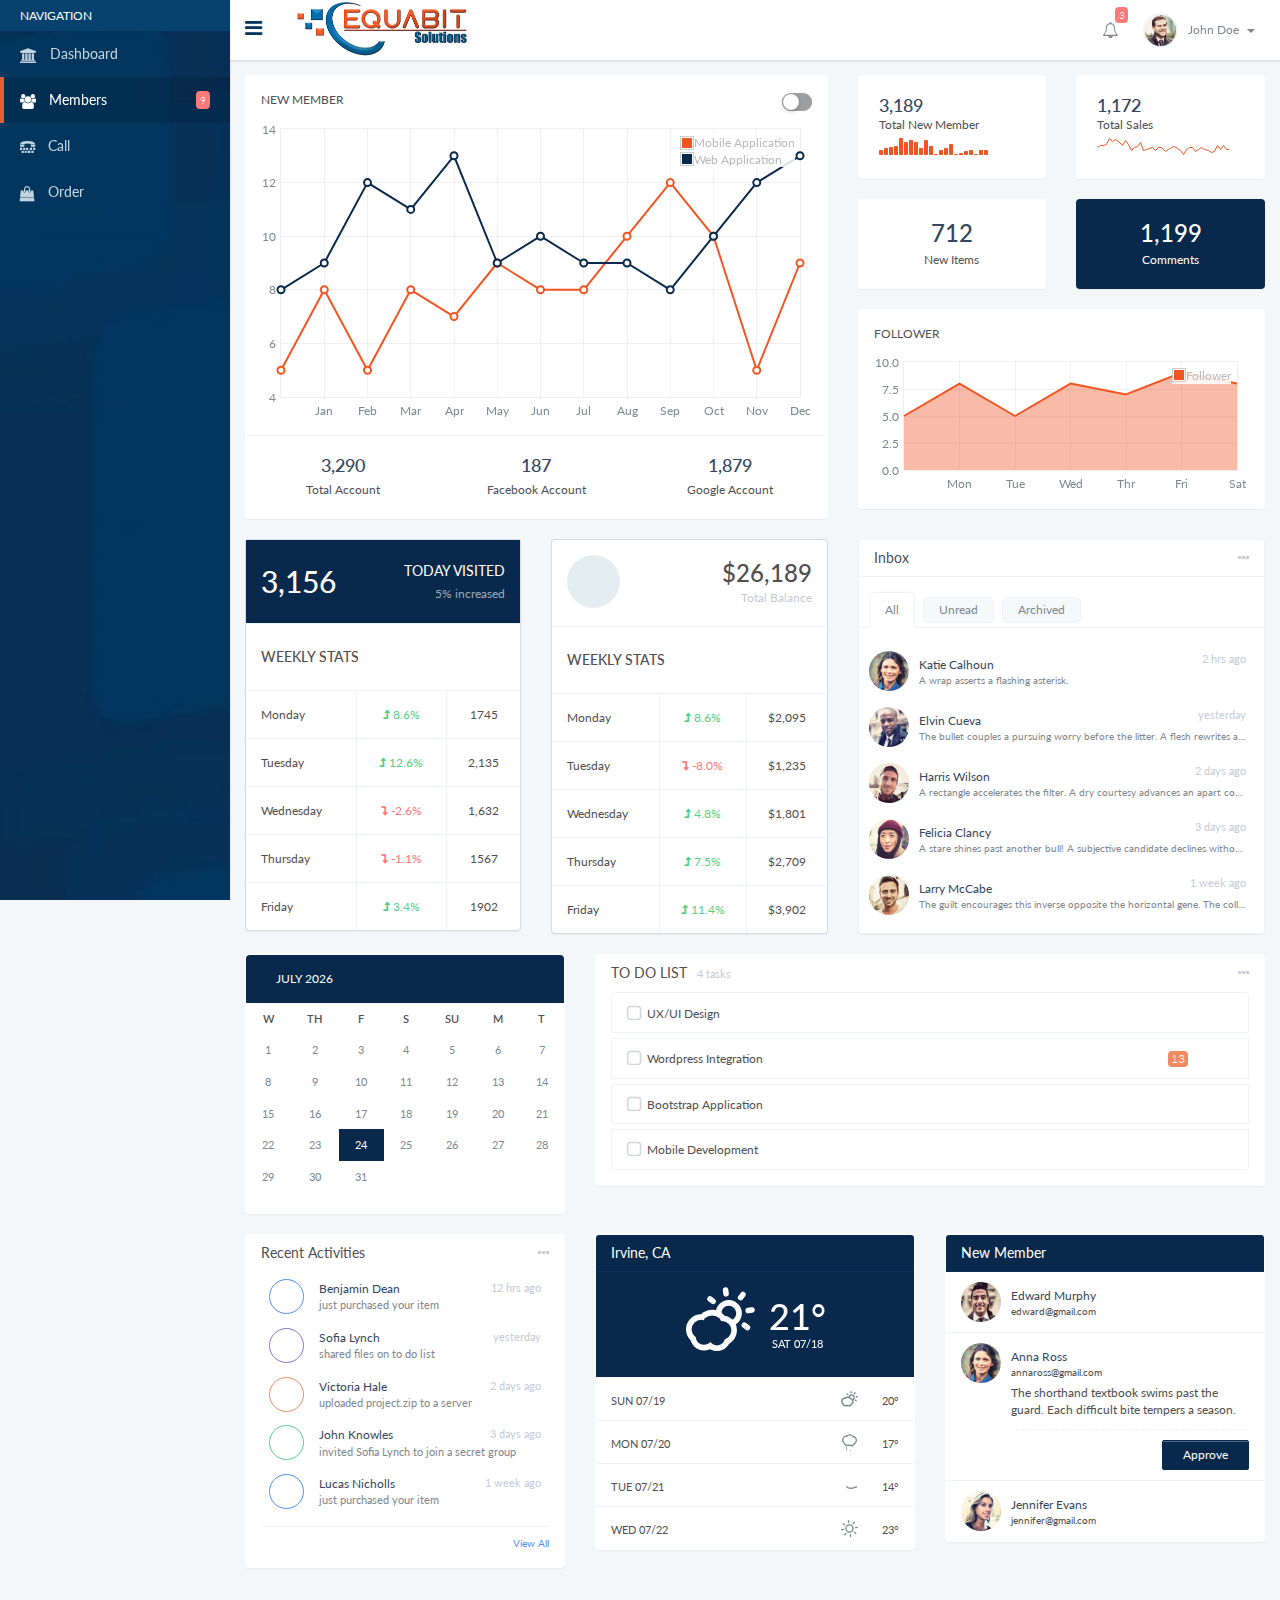
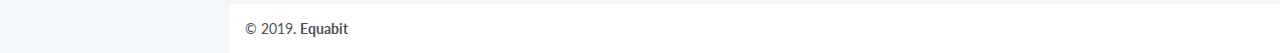
==== dashborad.html @ d71891b3 "search page update + search result & dashboard page added" ====
<!DOCTYPE html>
<html lang="en">

<head>
    <meta charset="utf-8">
    <title>Equalbit</title>
    <meta name="viewport" content="width=device-width, initial-scale=1.0, maximum-scale=1.0">
    <meta name="format-detection" content="telephone=no">
    <meta name="description" content="">
    <meta name="author" content="">

    <!-- Bootstrap core CSS -->
    <link href="bootstrap/bootstrap.min.css" rel="stylesheet">

    <!-- Font Awesome -->
    <link href="./fonts/font-awesome/css/font-awesome.css" rel="stylesheet">

    <!-- Hover Css -->
    <link href="css/hover-min.css" rel="stylesheet">

    <!-- Animate Css -->
    <link href="css/animate.min.css" rel="stylesheet">

    <!-- Animsition -->
    <link href="css/animsition.min.css" rel="stylesheet">

		<link href="https://fonts.googleapis.com/css?family=Lato:100,300,400,700,900&display=swap" rel="stylesheet">

  	<!-- Core css -->
    <link href="css/app.css" rel="stylesheet" class="core-css">
		<link href="./css/style.css" rel="stylesheet" class="core-css">
  </head>

	<body>

    <!-- wrapper -->
		<div class="wrapper  has-footer">

      <!-- Start Header -->
      <header class="header-top navbar">


        <div class="navbar-header">
          <button type="button" class="navbar-toggle side-nav-toggle">
            <span class="sr-only">Toggle navigation</span>
            <span class="icon-bar"></span>
            <span class="icon-bar"></span>
            <span class="icon-bar"></span>
          </button>
          <a href="#" class="font-lg sidenav-size-toggle hidden-xs">
            <i class="fa fa-bars" aria-hidden="true"></i>
          </a>
          <a class="navbar-brand" href="#">
            <img src="./img/equalbit-logo.png" alt="">
          </a>

          <ul class="nav navbar-nav-xs">
            <li>
              <a href="#" class="font-lg collapse" data-toggle="collapse" data-target="#headerNavbarCollapse">
                <i class="fa fa-ellipsis-v" aria-hidden="true"></i>
              </a>
            </li>
          </ul>
        </div>

        <!-- Collect the nav links, forms, and other content for toggling -->
        <div class="collapse navbar-collapse" id="headerNavbarCollapse">
          <ul class="nav navbar-nav">
            <li class="hidden-xs">

            </li>
          </ul>

          <ul class="nav navbar-nav navbar-right">


						<li class="dropdown">
							<a href="#" class="dropdown-toggle font-lg" data-toggle="dropdown">
								<i class="fa fa-bell-o" aria-hidden="true"></i>
								<span class="badge bg-danger">3</span>
								<span class="hidden-sm hidden-md hidden-lg font-12 m-l-5">New Account</span>
							</a>
							<ul class="dropdown-menu dropdown-animated pop-effect dropdown-lg list-group-dropdown">
								<li class="no-link font-12">You have 5 new notifications</li>
								<li>
									<a href="#">
										<div class="user-list-wrap">
											<div class="profile-pic"><img src="../img/profile2.jpg" alt=""></div>
											<div class="detail">
												<span class="text-normal">Carrie Orr</span>
												<span class="time">2 mins ago</span>
												<p class="font-11 no-m-b text-overflow">Start following you</p>
											</div>
										</div>
									</a>
								</li>
								<li>
									<a href="#">
										<div class="user-list-wrap">
											<div class="profile-pic"><img src="../img/profile3.jpg" alt=""></div>
											<div class="detail">
												<span class="text-normal">James Wygant</span>
												<span class="time">1 hr ago</span>
												<p class="font-11 no-m-b text-overflow">Accepted your friend request</p>
											</div>
										</div>
									</a>
								</li>
								<li>
									<a href="#">
										<div class="user-list-wrap">
											<div class="profile-pic"><img src="../img/profile4.jpg" alt=""></div>
											<div class="detail">
												<span class="text-normal">Mary Cormier</span>
												<span class="time">yesterday</span>
												<p class="font-11 no-m-b text-overflow">Sent you a friend request</p>
											</div>
										</div>
									</a>
								</li>
								<li>
									<a href="#">
										<div class="user-list-wrap">
											<div class="profile-pic"><img src="../img/profile5.jpg" alt=""></div>
											<div class="detail">
												<span class="text-normal">Erica Conley</span>
												<span class="time">2 days ago</span>
												<p class="font-11 no-m-b text-overflow">Start following you</p>
											</div>
										</div>
									</a>
								</li>
								<li><a href="#" class="text-center">See all</a></li>
							</ul>
						</li>
            <li class="user-profile dropdown">
              <a href="#" class="clearfix dropdown-toggle" data-toggle="dropdown">
                <img src="img/profile1.jpg" alt="" class="hidden-sm">
                <div class="user-name">John Doe <span class="caret m-l-5"></span></div>
              </a>
              <ul class="dropdown-menu dropdown-animated pop-effect" role="menu">
                <li><a href="#">My Profile</a></li>
                <li><a href="#">My Tasks</a></li>
                <li><a href="#">Inbox</a></li>
                <li><a href="#">Logout</a></li>
              </ul>
            </li>

          </ul>
        </div><!-- /.navbar-collapse -->
      </header>
      <!-- End Header -->

      <!-- Start Side Navigation -->
      <aside class="side-navigation-wrap sidebar-fixed">
        <div class="sidenav-inner">
          <ul class="side-nav magic-nav">
            <li class="side-nav-header">
              Navigation

            </li>
            <li class="first-link"><a href="index.html" class="animsition-link">
							<i class="fa fa-university" aria-hidden="true"></i>
							<span class="nav-text">Dashboard</span></a>
						</li>
            <li class="has-submenu active">
              <a href="#submenu1" data-toggle="collapse" aria-expanded="false">
                <i class="fa fa-users" aria-hidden="true"></i> <span class="nav-text">Members</span>
                <span class="badge bg-danger">9</span>
              </a>
              <div class="sub-menu collapse secondary list-style-circle" id="submenu1">
                <ul>
                  <li><a href="ui_element.html" class="animsition-link">Basic Elements</a></li>
                  <li><a href="button.html" class="animsition-link">Basic Elements</a></li>
                  <li class="has-submenu">
                    <a href="#submenu2" data-toggle="collapse" aria-expanded="false">Basic Elements</a>
                    <div class="sub-menu collapse tertiary list-style-dashed" id="submenu2">
                      <ul>
                        <li><a href="static_table.html" class="animsition-link">Basic Elements</a></li>
                        <li><a href="datatable.html" class="animsition-link">Basic Elements</a></li>
                      </ul>
                    </div>
                  </li>
                </ul>
              </div>
            </li>

						<li class=""><a href="index.html" class="animsition-link">
							<i class="fa fa-tty" aria-hidden="true"></i>
							<span class="nav-text">Call</span></a>
						</li>
						<li class=""><a href="index.html" class="animsition-link">
							<i class="fa fa-shopping-bag" aria-hidden="true"></i>
							<span class="nav-text">Order</span></a>
						</li>
          </ul>
        </div><!-- /.sidebar-inner -->
      </aside>
      <!-- End Side Navigation -->


      <!-- Start Main Container -->
      <div class="main-container">

        <div class="content-wrap">
          <div class="row">
            <div class="col-lg-7">
              <div class="panel">
                <div class="panel-body">
                  <div class="row font-12">
                    <div class="col-xs-9">
                      <span class="text-upper font-header">New Member</span>
                      <span class="pointer m-d-1 m-l-10"><i class="icon-file-text2"></i></span>
                      <span class="pointer m-d-1 m-l-10 refresh-widget"><i class="icon-spinner9"></i></span>
                    </div>
                    <div class="col-xs-3 text-right">
                      <label class="switch-toggle m-l-5 switch-red">
                        <input type="checkbox">
                        <span></span>
                      </label>
                    </div>
                  </div>
                  <div class="chart-placeholder line-placeholder m-t-10"></div>
                </div>
                <div class="panel-footer bg-white">
                  <div class="row text-center">
                    <div class="col-xs-4">
                      <h4 class="no-m text-dark m-t-5 font-header">3,290</h4>
                      <div class="font-12 m-t-5 m-b-5">Total Account</div>
                    </div>
                    <div class="col-xs-4">
                      <h4 class="no-m text-dark m-t-5 font-header">187</h4>
                      <div class="font-12 m-t-5 m-b-5">Facebook Account</div>
                    </div>
                    <div class="col-xs-4">
                      <h4 class="no-m text-dark m-t-5 font-header">1,879</h4>
                      <div class="font-12 m-t-5 m-b-5">Google Account</div>
                    </div>
                  </div>
                </div>
                <div class="loading-wrap">
                  <div class="loading-dots">
                    <div class="dot1"></div>
                    <div class="dot2"></div>
                  </div>
                </div>
              </div>
            </div>
            <div class="col-lg-5">
              <div class="row">
                <div class="col-sm-6">
                  <div class="panel">
                    <div class="panel-body p-20">
                      <div class="text-dark h4 no-m font-header">3,189</div>
                      <div class="font-12">Total New Member</div>
                      <div class="sparkbar m-t-5"></div>
                    </div>
                  </div>
                </div><!-- /.col -->
                <div class="col-sm-6">
                  <div class="panel">
                    <div class="panel-body p-20">
                      <div class="text-dark h4 no-m font-header">1,172</div>
                      <div class="font-12">Total Sales</div>
                      <div class="sparkline m-t-5"></div>
                    </div>
                  </div>
                </div><!-- /.col -->
              </div><!-- /.row -->
              <div class="row">
                <div class="col-sm-6">
                  <div class="panel">
                    <div class="panel-body p-20 text-center">
                       <div class="text-dark h3 no-m font-header">712</div>
                       <div class="font-12 m-t-5">New Items</div>
                    </div>
                  </div>
                </div><!-- /.col -->
                <div class="col-sm-6">
                  <div class="panel bg-main">
                    <div class="panel-body p-20 text-center">
                      <div class="h3 no-m font-header">1,199</div>
                       <div class="font-12 m-t-5">Comments</div>
                    </div>
                  </div>
                </div><!-- /.col -->
              </div><!-- /.row -->

              <div class="panel">
                <div class="panel-body">
                  <div class="row font-12">
                    <div class="col-xs-6">
                      <span class="text-upper font-header">Follower</span>
                    </div><!-- /.col -->
                    <div class="col-xs-6 text-right">
                      <span class="pointer m-d-1 m-l-10"><i class="icon-download2"></i></span>
                      <span class="pointer m-d-1 m-l-10 refresh-widget"><i class="icon-spinner9"></i></span>
                    </div><!-- /.col -->
                  </div><!-- /.row -->

                  <div class="chart-placeholder area-placeholder m-t-10"></div>
                </div>
                <div class="loading-wrap">
                  <div class="loading-dots">
                    <div class="dot1"></div>
                    <div class="dot2"></div>
                  </div>
                </div>
              </div>
            </div><!-- /.col -->
          </div><!-- /.row -->

          <div class="row">
            <div class="col-lg-7">
              <div class="row">
                <div class="col-sm-6">
                  <div class="panel panel-default panel-stat no-icon">
                    <div class="bg-main content-wrap b-b">
                      <div class="value">
                        <h2 class="font-header no-m">3,156</h2>
                      </div>
                      <div class="detail text-right">
                        <div class="text-upper">Today Visited</div>
                        <small class="text-muted m-d-2">5% increased</small>
                      </div>
                    </div>
                    <div class="panel-body">
                      <h5 class="font-header">WEEKLY STATS</h5>
                    </div>
                    <table class="table table-bordered font-12">
                      <tbody>
                        <tr>
                          <td>Monday</td>
                          <td class="text-success text-center"><i class="fa fa-level-up"></i> 8.6%</td>
                          <td class="text-center">1745</td>
                        </tr>
                        <tr>
                          <td>Tuesday</td>
                          <td class="text-success text-center"><i class="fa fa-level-up"></i> 12.6%</td>
                          <td class="text-center">2,135</td>
                        </tr>
                        <tr>
                          <td>Wednesday</td>
                          <td class="text-danger text-center"><i class="fa fa-level-down"></i> -2.6%</td>
                          <td class="text-center">1,632</td>
                        </tr>
                        <tr>
                          <td>Thursday</td>
                          <td class="text-danger text-center"><i class="fa fa-level-down"></i> -1.1%</td>
                          <td class="text-center">1567</td>
                        </tr>
                        <tr>
                          <td>Friday</td>
                          <td class="text-success text-center"><i class="fa fa-level-up"></i> 3.4%</td>
                          <td class="text-center">1902</td>
                        </tr>
                      </tbody>
                    </table>
                  </div>
                </div><!-- /.col -->
                <div class="col-sm-6">
                  <div class="panel panel-default panel-stat">
                    <div class="content-wrap b-b">
                      <div class="value stat-icon">
                        <span><i class="icon-gift"></i></span>
                      </div>
                      <div class="detail text-right">
                        <h3 class="text-upper font-header no-m">$26,189</h3>
                        <small class="text-muted">Total Balance</small>
                      </div>
                    </div>
                    <div class="panel-body">
                      <h5 class="font-header">WEEKLY STATS</h5>
                    </div>
                    <table class="table table-bordered font-12">
                      <tbody>
                        <tr>
                          <td>Monday</td>
                          <td class="text-success text-center"><i class="fa fa-level-up"></i> 8.6%</td>
                          <td class="text-center">$2,095</td>
                        </tr>
                        <tr>
                          <td>Tuesday</td>
                          <td class="text-danger text-center"><i class="fa fa-level-down"></i> -8.0%</td>
                          <td class="text-center">$1,235</td>
                        </tr>
                        <tr>
                          <td>Wednesday</td>
                          <td class="text-success text-center"><i class="fa fa-level-up"></i> 4.8%</td>
                          <td class="text-center">$1,801</td>
                        </tr>
                        <tr>
                          <td>Thursday</td>
                          <td class="text-success text-center"><i class="fa fa-level-up"></i> 7.5%</td>
                          <td class="text-center">$2,709</td>
                        </tr>
                        <tr>
                          <td>Friday</td>
                          <td class="text-success text-center"><i class="fa fa-level-up"></i> 11.4%</td>
                          <td class="text-center">$3,902</td>
                        </tr>
                      </tbody>
                    </table>
                  </div>
                </div><!-- /.col -->
              </div><!-- /.row -->
            </div><!-- /.col -->
            <div class="col-lg-5">
              <div class="panel panel-white">
                <div class="panel-heading font-header font-header">
                  Inbox
                  <ul class="panel-toolbar list-unstyled">
                    <li class="dropdown collapse-option">
                      <a href="#" class="text-muted dropdown-toggle" data-toggle="dropdown"><i class="fa fa-ellipsis-h"></i></a>
                      <ul class="dropdown-menu dropdown-animated fade-effect">
                        <li><a href="#" class="text-muted refresh-widget"><i class="icon-spinner9"></i></a></li>
                        <li><a href="#collapsedPanel1" class="expand-widget" data-toggle="collapse" aria-expanded="true"><i class="icon-circle-up"></i></a></li>
                        <li><a href="#" class="fullscreen-widget"><i class="icon-enlarge"></i></a></li>
                        <li><a><i class="icon-cross"></i></a></li>
                      </ul>
                    </li>
                  </ul>
                </div>
                <div id="collapsedPanel1" class="collapse in">
                  <div class="panel-body p-tb-15 no-p-lr">
                    <ul class="nav nav-tabs tabs-float font-12 p-l-10">
                      <li role="presentation" class="active"><a href="#inboxAllTab" data-toggle="tab">All</a></li>
                      <li role="presentation"><a href="#inboxUnreadTab" data-toggle="tab">Unread</a></li>
                      <li role="presentation"><a href="#inboxArchivedTab" data-toggle="tab">Archived</a></li>
                    </ul>
                  </div>
                  <div class="tab-content">
                    <div class="tab-pane fade in active" id="inboxAllTab">
                      <ul class="activity-widget no-icon list-unstyled">
                        <li class="p-lr-10">
                          <a href="inbox.html" class="animsition-link">
                            <div class="user-wrapper">
                              <div class="profile-pic">
                                <img src="./img/profile7.jpg" alt="" class="img-circle">
                              </div>
                              <div class="p-t-5">
                                <div class="font-12 text-dark">Katie Calhoun</div>
                                <div class="font-10 text-ellipsis">A wrap asserts a flashing asterisk.</div>
                              </div>
                            </div>
                            <div class="activity-time font-11 text-muted">2 hrs ago</div>
                          </a>
                        </li>
                        <li class="p-lr-10">
                          <a href="inbox.html" class="animsition-link">
                            <div class="user-wrapper">
                              <div class="profile-pic">
                                <img src="./img/profile8.jpg" alt="" class="img-circle">
                              </div>
                              <div class="p-t-5">
                                <div class="font-12 text-dark">Elvin Cueva</div>
                                <div class="font-10 text-ellipsis">The bullet couples a pursuing worry before the litter. A flesh rewrites a striking scanner before the peasant.</div>
                              </div>
                            </div>
                            <div class="activity-time font-11 text-muted">yesterday</div>
                          </a>
                        </li>
                        <li class="p-lr-10">
                          <a href="inbox.html" class="animsition-link">
                            <div class="user-wrapper">
                              <div class="profile-pic">
                                <img src="./img/profile9.jpg" alt="" class="img-circle">
                              </div>
                              <div class="p-t-5">
                                <div class="font-12 text-dark">Harris Wilson</div>
                                <div class="font-10 text-ellipsis">A rectangle accelerates the filter. A dry courtesy advances an apart conjecture.</div>
                              </div>
                            </div>
                            <div class="activity-time font-11 text-muted">2 days ago</div>
                          </a>
                        </li>
                        <li class="p-lr-10">
                          <a href="inbox.html" class="animsition-link">
                            <div class="user-wrapper">
                              <div class="profile-pic">
                                <img src="./img/profile10.jpg" alt="" class="img-circle">
                              </div>
                              <div class="p-t-5">
                                <div class="font-12 text-dark">Felicia Clancy</div>
                                <div class="font-10 text-ellipsis">A stare shines past another bull! A subjective candidate declines without the envelope.</div>
                              </div>
                            </div>
                            <div class="activity-time font-11 text-muted">3 days ago</div>
                          </a>
                        </li>
                        <li class="p-lr-10">
                          <a href="inbox.html" class="animsition-link">
                            <div class="user-wrapper">
                              <div class="profile-pic">
                                <img src="./img/profile11.jpg" alt="" class="img-circle">
                              </div>
                              <div class="p-t-5">
                                <div class="font-12 text-dark">Larry McCabe</div>
                                <div class="font-10 text-ellipsis">The guilt encourages this inverse opposite the horizontal gene. The college suspects behind the cell! The landlord hopes.</div>
                              </div>
                            </div>
                            <div class="activity-time font-11 text-muted">1 week ago</div>
                          </a>
                        </li>
                      </ul>
                    </div><!-- /.tab-pane -->

                    <div class="tab-pane fade" id="inboxUnreadTab">
                      <ul class="activity-widget no-icon list-unstyled">
                        <li class="p-lr-10">
                          <a href="inbox.html" class="animsition-link">
                            <div class="user-wrapper">
                              <div class="profile-pic">
                                <img src="./img/profile7.jpg" alt="" class="img-circle">
                              </div>
                              <div class="p-t-5">
                                <div class="font-12 text-dark">Katie Calhoun</div>
                                <div class="font-10 text-ellipsis">A wrap asserts a flashing asterisk.</div>
                              </div>
                            </div>
                            <div class="activity-time font-11 text-muted">2 hrs ago</div>
                          </a>
                        </li>
                        <li class="p-lr-10">
                          <a href="inbox.html" class="animsition-link">
                            <div class="user-wrapper">
                              <div class="profile-pic">
                                <img src="./img/profile8.jpg" alt="" class="img-circle">
                              </div>
                              <div class="p-t-5">
                                <div class="font-12 text-dark">Elvin Cueva</div>
                                <div class="font-10 text-ellipsis">The bullet couples a pursuing worry before the litter. A flesh rewrites a striking scanner before the peasant.</div>
                              </div>
                            </div>
                            <div class="activity-time font-11 text-muted">yesterday</div>
                          </a>
                        </li>
                        <li class="p-lr-10">
                          <a href="inbox.html" class="animsition-link">
                            <div class="user-wrapper">
                              <div class="profile-pic">
                                <img src="./img/profile9.jpg" alt="" class="img-circle">
                              </div>
                              <div class="p-t-5">
                                <div class="font-12 text-dark">Harris Wilson</div>
                                <div class="font-10 text-ellipsis">A rectangle accelerates the filter. A dry courtesy advances an apart conjecture.</div>
                              </div>
                            </div>
                            <div class="activity-time font-11 text-muted">2 days ago</div>
                          </a>
                        </li>
                        <li class="p-lr-10">
                          <a href="inbox.html" class="animsition-link">
                            <div class="user-wrapper">
                              <div class="profile-pic">
                                <img src="./img/profile10.jpg" alt="" class="img-circle">
                              </div>
                              <div class="p-t-5">
                                <div class="font-12 text-dark">Felicia Clancy</div>
                                <div class="font-10 text-ellipsis">A stare shines past another bull! A subjective candidate declines without the envelope.</div>
                              </div>
                            </div>
                            <div class="activity-time font-11 text-muted">3 days ago</div>
                          </a>
                        </li>
                        <li class="p-lr-10">
                          <a href="inbox.html" class="animsition-link">
                            <div class="user-wrapper">
                              <div class="profile-pic">
                                <img src="./img/profile11.jpg" alt="" class="img-circle">
                              </div>
                              <div class="p-t-5">
                                <div class="font-12 text-dark">Larry McCabe</div>
                                <div class="font-10 text-ellipsis">The guilt encourages this inverse opposite the horizontal gene. The college suspects behind the cell! The landlord hopes.</div>
                              </div>
                            </div>
                            <div class="activity-time font-11 text-muted">1 week ago</div>
                          </a>
                        </li>
                      </ul>
                    </div><!-- /.tab-pane -->

                    <div class="tab-pane fade" id="inboxArchivedTab">
                      <ul class="activity-widget no-icon list-unstyled">
                        <li class="p-lr-10">
                          <a href="inbox.html" class="animsition-link">
                            <div class="user-wrapper">
                              <div class="profile-pic">
                                <img src="./img/profile7.jpg" alt="" class="img-circle">
                              </div>
                              <div class="p-t-5">
                                <div class="font-12 text-dark">Katie Calhoun</div>
                                <div class="font-10 text-ellipsis">A wrap asserts a flashing asterisk.</div>
                              </div>
                            </div>
                            <div class="activity-time font-11 text-muted">2 hrs ago</div>
                          </a>
                        </li>
                        <li class="p-lr-10">
                          <a href="inbox.html" class="animsition-link">
                            <div class="user-wrapper">
                              <div class="profile-pic">
                                <img src="./img/profile8.jpg" alt="" class="img-circle">
                              </div>
                              <div class="p-t-5">
                                <div class="font-12 text-dark">Elvin Cueva</div>
                                <div class="font-10 text-ellipsis">The bullet couples a pursuing worry before the litter. A flesh rewrites a striking scanner before the peasant.</div>
                              </div>
                            </div>
                            <div class="activity-time font-11 text-muted">yesterday</div>
                          </a>
                        </li>
                        <li class="p-lr-10">
                          <a href="inbox.html" class="animsition-link">
                            <div class="user-wrapper">
                              <div class="profile-pic">
                                <img src="./img/profile9.jpg" alt="" class="img-circle">
                              </div>
                              <div class="p-t-5">
                                <div class="font-12 text-dark">Harris Wilson</div>
                                <div class="font-10 text-ellipsis">A rectangle accelerates the filter. A dry courtesy advances an apart conjecture.</div>
                              </div>
                            </div>
                            <div class="activity-time font-11 text-muted">2 days ago</div>
                          </a>
                        </li>
                        <li class="p-lr-10">
                          <a href="inbox.html" class="animsition-link">
                            <div class="user-wrapper">
                              <div class="profile-pic">
                                <img src="./img/profile10.jpg" alt="" class="img-circle">
                              </div>
                              <div class="p-t-5">
                                <div class="font-12 text-dark">Felicia Clancy</div>
                                <div class="font-10 text-ellipsis">A stare shines past another bull! A subjective candidate declines without the envelope.</div>
                              </div>
                            </div>
                            <div class="activity-time font-11 text-muted">3 days ago</div>
                          </a>
                        </li>
                        <li class="p-lr-10">
                          <a href="inbox.html" class="animsition-link">
                            <div class="user-wrapper">
                              <div class="profile-pic">
                                <img src="./img/profile11.jpg" alt="" class="img-circle">
                              </div>
                              <div class="p-t-5">
                                <div class="font-12 text-dark">Larry McCabe</div>
                                <div class="font-10 text-ellipsis">The guilt encourages this inverse opposite the horizontal gene. The college suspects behind the cell! The landlord hopes.</div>
                              </div>
                            </div>
                            <div class="activity-time font-11 text-muted">1 week ago</div>
                          </a>
                        </li>
                      </ul>
                    </div><!-- /.tab-pane -->
                  </div><!-- /.tab-content -->
                </div>
              </div><!-- /.panel -->
            </div><!-- /.col -->
          </div><!-- /.row -->

          <div class="row">
            <div class="col-md-4">
              <div class="panel">
                <div class="calendar-container">
                  <div class="calendar">
                    <header class="font-12 bg-main">
                      <span class="btn-prev pointer"><i class="icon-circle-left m-d-1"></i></span>
                      <span class="month text-upper m-l-20 m-r-20"></span>
                      <span class="btn-next pointer"><i class="icon-circle-right m-d-1"></i></span>

                      <span class="pull-right pointer m-d-2"><i class="icon-calendar"></i></span>
                    </header>
                    <table class="table font-11">
                      <thead class="event-days">
                        <tr><td></td></tr>
                      </thead>
                      <tbody class="event-calendar">
                        <tr class="1"><td></td></tr>
                        <tr class="2"><td></td></tr>
                        <tr class="3"><td></td></tr>
                        <tr class="4"><td></td></tr>
                        <tr class="5"><td></td></tr>
                      </tbody>
                    </table>
                    <div class="event-list">
                      <div class="day-event" data-month="12" data-day="4">
                        <div class="event-content">
                          <div class="event-item">
                            <div class="font-semi-bold text-dark">Meeting</div>
                            <div class="font-12">10:00 AM - 12:00 AM</div>
                          </div>
                          <hr class="line-dashed m-t-10 m-b-10">
                          <div class="event-item">
                            <div class="font-semi-bold text-dark">Dinner with friends</div>
                            <div class="font-12">8:00 PM</div>
                          </div>
                        </div>
                      </div><!-- /.day-event -->
                      <div class="day-event" data-month="12" data-day="20">
                        <div class="event-content">
                          <div class="event-item">
                            <div class="font-semi-bold text-dark">Database Migration</div>
                            <div class="font-12">40% Completeness</div>
                          </div>
                        </div>
                      </div><!-- /.day-event -->
                    </div><!-- /.event-list -->
                  </div><!-- /.calendar -->
                </div><!-- /.calendar-container -->
              </div>
            </div><!-- /.col -->
            <div class="col-md-8">
              <div class="panel">
                <div class="panel-heading font-header">
                  <span class="text-upper font-header">To do list</span><span class="font-11 text-muted m-l-10">4 tasks</span>
                  <ul class="panel-toolbar list-unstyled">
                    <li class="dropdown collapse-option">
                      <a href="#" class="text-muted dropdown-toggle" data-toggle="dropdown"><i class="fa fa-ellipsis-h"></i></a>
                      <ul class="dropdown-menu dropdown-animated fade-effect">
                        <li><a href="#" class="text-muted refresh-widget"><i class="icon-spinner9"></i></a></li>
                        <li><a href="#collapsedPanel2" class="expand-widget" data-toggle="collapse" aria-expanded="true"><i class="icon-circle-up"></i></a></li>
                        <li><a href="#" class="fullscreen-widget"><i class="icon-enlarge"></i></a></li>
                        <li><a><i class="icon-cross"></i></a></li>
                      </ul>
                    </li>
                  </ul>
                </div>
                <div id="collapsedPanel2" class="collapse in">
                  <div class="panel-body no-p-t">
                    <ul class="list-group font-12 list-group-split no-m">
                      <li class="list-group-item has-toolbar">
                        <div class="checkbox-inline">
                          <div class="custom-checkbox font-12">
                            <input type="checkbox" name="todo1" id="todo1" />
                            <label for="todo1">UX/UI Design</label>
                          </div>
                        </div>

                        <ul class="toolbar list-unstyled">
                          <li><span><i class="icon-pencil text-muted text-action"></i></span></li>
                          <li><span><i class="icon-bin2 text-muted text-action"></i></span></li>
                        </ul>
                      </li>
                      <li class="list-group-item has-toolbar">
                        <div class="checkbox-inline">
                          <div class="custom-checkbox font-12">
                            <input type="checkbox" name="todo2" id="todo2" />
                            <label for="todo2">Wordpress Integration</label>
                          </div>
                        </div>
                        <span class="badge badge-orange font-12 m-d-2 m-r-10">13</span>
                        <ul class="toolbar list-unstyled">
                          <li><span><i class="icon-pencil text-muted text-action"></i></span></li>
                          <li><span><i class="icon-bin2 text-muted text-action"></i></span></li>
                        </ul>
                      </li>
                      <li class="list-group-item has-toolbar">
                        <div class="checkbox-inline">
                          <div class="custom-checkbox font-12">
                            <input type="checkbox" name="todo4" id="todo4" />
                            <label for="todo4">Bootstrap Application</label>
                          </div>
                        </div>
                        <ul class="toolbar list-unstyled">
                          <li><span><i class="icon-pencil text-muted text-action"></i></span></li>
                          <li><span><i class="icon-bin2 text-muted text-action"></i></span></li>
                        </ul>
                      </li>
                      <li class="list-group-item has-toolbar">
                        <div class="checkbox-inline">
                          <div class="custom-checkbox font-12">
                            <input type="checkbox" name="todo5" id="todo5" />
                            <label for="todo5">Mobile Development</label>
                          </div>
                        </div>
                        <ul class="toolbar list-unstyled">
                          <li><span><i class="icon-pencil text-muted text-action"></i></span></li>
                          <li><span><i class="icon-bin2 text-muted text-action"></i></span></li>
                        </ul>
                      </li>
                    </ul>
                  </div><!-- /.panel-body -->
                </div>
              </div>
            </div><!-- /.col -->
          </div><!-- /.row -->

          <div class="row">
            <div class="col-lg-4">
              <div class="panel">
                <div class="panel-heading font-header">
                  Recent Activities
                  <ul class="panel-toolbar list-unstyled">
                    <li class="dropdown collapse-option">
                      <a href="#" class="text-muted dropdown-toggle" data-toggle="dropdown"><i class="fa fa-ellipsis-h"></i></a>
                      <ul class="dropdown-menu dropdown-animated fade-effect">
                        <li><a href="#" class="text-muted refresh-widget"><i class="icon-spinner9"></i></a></li>
                        <li><a href="#collapsedPanel3" class="expand-widget" data-toggle="collapse" aria-expanded="true"><i class="icon-circle-up"></i></a></li>
                        <li><a href="#" class="fullscreen-widget"><i class="icon-enlarge"></i></a></li>
                        <li><a><i class="icon-cross"></i></a></li>
                      </ul>
                    </li>
                  </ul>
                </div>
                <div id="collapsedPanel3" class="collapse in">
                  <div class="panel-body no-p-t">
                    <ul class="activity-widget list-unstyled no-m">
                      <li>
                        <a href="#">
                          <div class="activity-type"><i class="icon-coin-dollar"></i></div>
                          <div class="activity-detail">
                            <div class="text-dark font-12">Benjamin Dean</div>
                            <div class="font-11">just purchased your item</div>
                          </div>
                          <div class="activity-time font-11 text-muted">12 hrs ago</div>
                        </a>
                      </li>
                      <li>
                        <a href="#">
                          <div class="activity-type bg-purple"><i class="icon-files-empty"></i></div>
                          <div class="activity-detail">
                            <div class="text-dark font-12">Sofia Lynch</div>
                            <div class="font-11">shared files on to do list</div>
                          </div>
                          <div class="activity-time font-11 text-muted">yesterday</div>
                        </a>
                      </li>
                      <li>
                        <a href="#">
                          <div class="activity-type bg-orange"><i class="icon-cloud-upload"></i></div>
                          <div class="activity-detail">
                            <div class="text-dark font-12">Victoria Hale</div>
                            <div class="font-11">uploaded project.zip to a server</div>
                          </div>
                          <div class="activity-time font-11 text-muted">2 days ago</div>
                        </a>
                      </li>
                      <li>
                        <a href="#">
                          <div class="activity-type bg-success"><i class="icon-user-plus"></i></div>
                          <div class="activity-detail">
                            <div class="text-dark font-12">John Knowles</div>
                            <div class="font-11">invited Sofia Lynch to join a secret group</div>
                          </div>
                          <div class="activity-time font-11 text-muted">3 days ago</div>
                        </a>
                      </li>
                      <li>
                        <a href="#">
                          <div class="activity-type"><i class="icon-coin-dollar"></i></div>
                          <div class="activity-detail">
                            <div class="text-dark font-12">Lucas Nicholls</div>
                            <div class="font-11">just purchased your item</div>
                          </div>
                          <div class="activity-time font-11 text-muted">1 week ago</div>
                        </a>
                      </li>
                    </ul>
                    <hr class="m-t-10 m-b-5">
                    <div class="text-right"><a href="#" class="font-10">View All</a></div>
                  </div>
                </div>
              </div>
            </div><!-- /.col -->
            <div class="col-lg-4">
              <div class="panel panel-main">
                <div class="panel-heading font-header"><i class="icon-location2 m-d-1"></i> Irvine, CA</div>
                <div class="panel-body bg-main text-center">
                  <canvas id="skycon1" width="70" height="70"></canvas>
                  <div class="inline-block v-top m-l-10 m-t-10">
                    <h1 class="font-header no-m">21°</h1>
                    <div class="font-11">SAT 07/18</div>
                  </div>
                </div>
                <ul class="list-group">
                  <li class="list-group-item">
                    <div class="row">
                      <div class="col-xs-6">
                        <div class="font-11 m-t-5">SUN 07/19</div>
                      </div>
                      <div class="col-xs-6 text-right">
                        <canvas id="skycon2" width="17" height="17" class="m-d-3"></canvas>
                        <span class="font-11 m-l-20">20°</span>
                      </div>
                    </div>
                  </li>
                  <li class="list-group-item">
                    <div class="row">
                      <div class="col-xs-6">
                        <div class="font-11 m-t-5">MON 07/20</div>
                      </div>
                      <div class="col-xs-6 text-right">
                        <canvas id="skycon3" width="17" height="17" class="m-d-3"></canvas>
                        <span class="font-11 m-l-20">17°</span>
                      </div>
                    </div>
                  </li>
                  <li class="list-group-item">
                    <div class="row">
                      <div class="col-xs-6">
                        <div class="font-11 m-t-5">TUE 07/21</div>
                      </div>
                      <div class="col-xs-6 text-right">
                        <canvas id="skycon4" width="17" height="17" class="m-d-3"></canvas>
                        <span class="font-11 m-l-20">14°</span>
                      </div>
                    </div>
                  </li>
                  <li class="list-group-item">
                    <div class="row">
                      <div class="col-xs-6">
                        <div class="font-11 m-t-5">WED 07/22</div>
                      </div>
                      <div class="col-xs-6 text-right">
                        <canvas id="skycon5" width="17" height="17" class="m-d-3"></canvas>
                        <span class="font-11 m-l-20">23°</span>
                      </div>
                    </div>
                  </li>
                </ul>
              </div>
            </div><!-- /.col -->
            <div class="col-lg-4">
              <div class="panel panel-main">
                <div class="panel-heading font-header">New Member</div>

                <ul class="list-group">
                  <li class="list-group-item">
                    <div class="user-wrapper">
                      <div class="profile-pic">
                        <img src="./img/profile3.jpg" alt="" class="img-circle">
                      </div>
                      <div class="p-t-5">
                        <div class="font-12 text-dark">Edward Murphy</div>
                        <div class="font-10">edward@gmail.com</div>
                      </div>
                    </div>
                  </li>
                  <li class="list-group-item">
                    <div class="user-wrapper">
                      <div class="profile-pic">
                        <img src="./img/profile7.jpg" alt="" class="img-circle">
                      </div>
                      <div class="p-t-5">
                        <div class="font-12 text-dark">Anna Ross</div>
                        <div class="font-10">annaross@gmail.com</div>
                        <p class="font-12 m-t-5">The shorthand textbook swims past the guard. Each difficult bite tempers a season.</p>
                      </div>
                      <hr class="m-t-5 m-b-10 line-dashed">
                      <div class="text-right"><button class="btn btn-main btn-sm">Approve</button></div>
                    </div>
                  </li>
                  <li class="list-group-item">
                    <div class="user-wrapper">
                      <div class="profile-pic">
                        <img src="./img/profile12.jpg" alt="" class="img-circle">
                      </div>
                      <div class="p-t-5">
                        <div class="font-12 text-dark">Jennifer Evans</div>
                        <div class="font-10">jennifer@gmail.com</div>
                      </div>
                    </div>
                  </li>
                </ul>
              </div>
            </div><!-- /.col -->
          </div><!-- /.row -->
        </div><!-- /.content-wrap -->
      </div>
      <!-- End Main Container -->

      <!-- Start Footer -->
      <footer class="footer">
        &copy; 2019. <b>Equabit</b></b>
      </footer>
      <!-- End Footer -->


      <!-- End Modal -->
    </div>
    <!-- /.wrapper -->

		<!-- Jquery -->
  	<script src="js/jquery-1.11.2.min.js"></script>

    <!-- Bootstrap -->
    <script src="bootstrap/bootstrap.min.js"></script>

  	<!-- Modernizr -->
    <script src="js/modernizr.min.js"></script>

    <!-- SlimScroll -->
    <script src="js/jquery.slimscroll.min.js"></script>

    <!-- Sparkline -->
    <script src="js/jquery.sparkline.min.js"></script>

    <!-- Flot -->
    <script src="js/jquery.flot.min.js"></script>

    <!-- Animsition -->
    <script src="js/jquery.animsition.min.js"></script>

    <!-- Simple Calendar -->
    <script src="js/simplecalendar.js"></script>

    <!-- Skycons -->
    <script src='js/skycons.js'></script>

    <!-- Noty -->
    <script src="../js/jquery.noty.packaged.min.js"></script>


    <!-- App -->
    <script src="js/app.min.js"></script>

    <script>
      $(function()  {
        //Theme Setting, change color of charts
        $('.color-list > li > span').click(function() {
          mainColor = $(this).data('color');
          initChart();
        });

        var mainColor = '#f15522';
        var secondaryColor = '#08294b';

        ////initialize all charts
        initChart();

        function initChart()  {
          var data = [{ data: [[0, 5], [1, 8], [2, 5], [3, 8], [4, 7], [5,9], [6, 8], [7, 8], [8, 10], [9, 12], [10, 10], [11, 5], [12, 9]],
            label: "Mobile Application"
          },
            { data: [[0, 8], [1, 9], [2, 12], [3, 11], [4, 13], [5,9], [6, 10], [7, 9], [8, 9], [9, 8], [10, 10], [11, 12], [12, 13]],
            label: "Web Application"
          }],

          options = {
            xaxis: {
              ticks: [[1, 'Jan'], [2, 'Feb'], [3, 'Mar'], [4, 'Apr'], [5, 'May'], [6, 'Jun'], [7, 'Jul'], [8, 'Aug'], [9, 'Sep'], [10, 'Oct'], [11, 'Nov'], [12, 'Dec']]
            },
            series: {
              lines: {
                show: true,
              },
              points: {
                show: true,
                radius: '3.5'
              },
              shadowSize: 0
            },
            grid: {
              hoverable: true,
              clickable: true,
              color: '#bbb',
              borderWidth: 1,
              borderColor: '#eee'
            },
            colors: [mainColor,secondaryColor]
          },
          plot;

          //Area Chart
          var areaData = [{
            data: [[0, 5], [1, 8], [2, 5], [3, 8], [4, 7], [5,9], [6, 8]],
              label: "Follower"
            }
          ],

          areaOptions = {
            xaxis: {
              ticks: [[1, 'Mon'], [2, 'Tue'], [3, 'Wed'], [4, 'Thr'], [5, 'Fri'], [6, 'Sat'], [7, 'Sun']]
            },
            series: {
              lines: {
                show: true,
                fill: true
              },
              shadowSize: 0
            },
            grid: {
              hoverable: true,
              clickable: true,
              color: '#bbb',
              borderWidth: 1,
              borderColor: '#eee'
            },
            colors: [mainColor]
          },
          areaPlot;

          plot = $.plot($('.line-placeholder'), data, options);
          areaPlot = $.plot($('.area-placeholder'), areaData, areaOptions);

          $("<div id='tooltip'></div>").css({
            position: "absolute",
            display: "none",
            border: "1px solid #95a4b8",
            padding: "4px",
            "font-size": "12px",
            color: "#fff",
            "border-radius": "4px",
            "background-color": "#95a4b8",
            opacity: 0.90
          }).appendTo("body");

          $(".chart-placeholder").bind("plothover", function (event, pos, item) {
            var str = "(" + pos.x.toFixed(2) + ", " + pos.y.toFixed(2) + ")";
            $("#hoverdata").text(str);

            if (item) {
              var x = item.datapoint[0],
                y = item.datapoint[1];

                $("#tooltip").html(item.series.label+ " : " + y)
                .css({top: item.pageY+5, left: item.pageX+5})
                .fadeIn(200);
            } else {
              $("#tooltip").hide();
            }
          });

          //Sparkline
          $('.sparkbar').sparkline([15,19,20,22,33,27,31,27,19,30,21,10,15,18,25,9,11,14,16,10,15,16], {
            type: 'bar',
            barColor: mainColor
          });
          $('.sparkline').sparkline([15,19,20,22,33,27,31,27,19,30,21,10,15,18,25,9,11,14,16,10,15,16,7,12,16,17,14,9,2,12,15,16,7,12,15,12,9,5,7,19,11,20,12,12], {
            type: 'line',
            lineColor: mainColor,
            fillColor: false,
            maxSpotColor: false,
            minSpotColor: false,
            spotRadius: 0,
            highlightLineColor: secondaryColor
          });
        }

        //Redraw Charts
        $(window).resize(function() {
          initChart();
        });

        //Animated Weather Icons
        var iconLarge = new Skycons({"color": "white"});
        iconLarge.set("skycon1", "partly-cloudy-day");

        var iconsSmall = new Skycons({"color": "#7f888f"});
        iconsSmall.set("skycon2", "partly-cloudy-day");
        iconsSmall.set("skycon3", "sleet");
        iconsSmall.set("skycon4", "wind");
        iconsSmall.set("skycon5", "clear-day");

        iconLarge.play();
        iconsSmall.play();

        //Show event modal from clicking event on calendar
        $('tbody.event-calendar').on('click', '.event', function() {
          var monthEvent = $(this).attr('data-month');
          var dayEvent = $(this).text();
          var eventContent = $('.day-event[data-month="' + monthEvent + '"][data-day="' + dayEvent + '"]').children('.event-content').clone();

          var targetModal = $('#showEventModal');

          targetModal.find('.modal-body').append(eventContent);

          targetModal.modal('show');
        });

        $('#showEventModal').on('hidden.bs.modal', function (e) {
          $(this).find('.modal-body').html('');
        });

        //Display notificaition
        $(window).load(function() {
          setTimeout(function() {
            noty({
                layout: 'topRight',
                text: '<strong>Mary Cormier</strong><br/>Hello, are you there?',
                theme: 'flat-noty noty-dark font-12',
                template: '<div class="noty_message has-image"><span class="noty_image"><img src="../img/profile5.jpg" class="profile-pic" alt=""></span><span class="noty_text"></span><div class="noty_close"></div></div>',
                type: '',
                timeout: '5000',
                animation: {
                  open: 'animated flipInX',
                  close: 'animated flipOutX',
                  easing: 'swing',
                  speed: 500
                }
            });
          },2000);
        });
      });
    </script>

	</body>
</html>
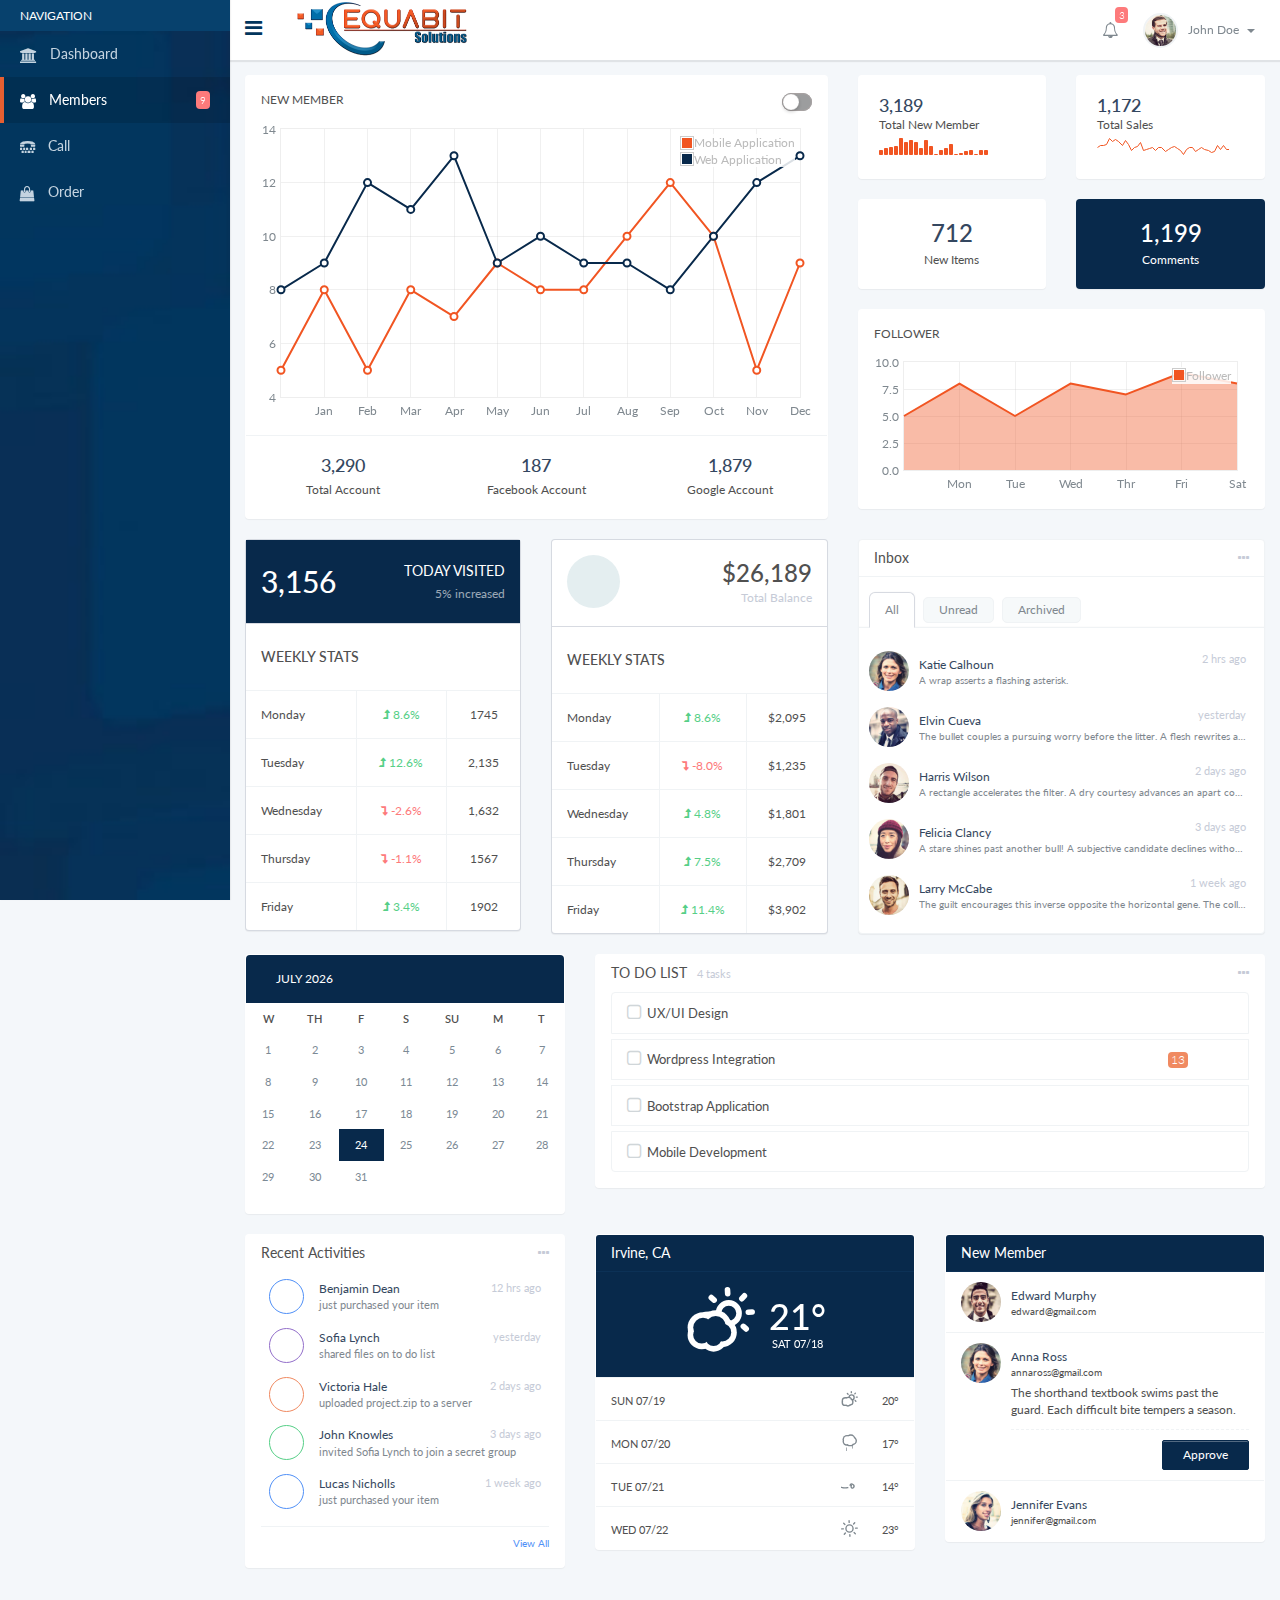
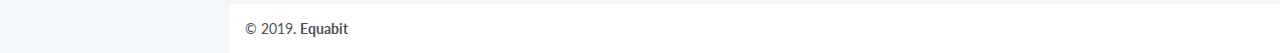
==== commit a992fbc2: "loader disable on page load" ====
--- a/dashborad.html
+++ b/dashborad.html
@@ -32,7 +32,9 @@
 		<link href="./css/style.css" rel="stylesheet" class="core-css">
   </head>
 
-	<body>
+  <body class="loader-on">
+
+    <div class="loader"></div>
 
     <!-- wrapper -->
 		<div class="wrapper  has-footer">
@@ -1196,6 +1198,12 @@
         });
       });
     </script>
+    <script type="text/javascript">
+    $(window).on('load', function() {
+      $('.loader').fadeOut();
+      $('body').removeClass('loader-on')
+    });
+    </script>
 
 	</body>
 </html>
--- a/css/app.css
+++ b/css/app.css
@@ -1671,13 +1671,21 @@
   border-left: 1px solid #e4eef0;
   border-right: 1px solid #e4eef0;
 }
+.close {
+    text-shadow: none !important;
+    opacity: .5 !important;
+    color: white;
+}
 @media (min-width: 768px) {
   .modal-md {
     width: 400px;
   }
 }
 .modal-header {
-  border-bottom-color: #f0f3f5;
+    border-bottom-color: #f0f3f5;
+    background-color: #02365d;
+    border-radius: 5px 5px 0px 0px;
+    color: white;
 }
 .modal-footer {
   border-top-color: #f0f3f5;
@@ -1865,28 +1873,19 @@
     padding-left: 0;
   }
 }
-.pagination > li > a,
-.pagination > li > span {
-  border-color: #f0f3f5;
-  color: #c6cbd7;
-}
-.pagination > li > a:focus,
-.pagination > li > a:hover,
-.pagination > li > span:focus,
-.pagination > li > span:hover {
-  color: #7f888f;
-  border-color: #f0f3f5;
-  background-color: #f6f9fa;
-  z-index: 1;
-}
-.pagination > .active > a,
-.pagination > .active > a:focus,
-.pagination > .active > a:hover,
-.pagination > .active > span,
-.pagination > .active > span:focus,
-.pagination > .active > span:hover {
-  background-color: #5090f7;
-  border-color: #5090f7;
+.pagination > li > a, .pagination > li > span {
+    border-color: #c3c6ca;
+    color: #08294b;
+}
+.pagination > li > a:focus, .pagination > li > a:hover, .pagination > li > span:focus, .pagination > li > span:hover {
+    color: #7f888f;
+    border-color: #08294b;
+    background-color: #f6f9fa;
+    z-index: 1;
+}
+.pagination > .active > a, .pagination > .active > a:focus, .pagination > .active > a:hover, .pagination > .active > span, .pagination > .active > span:focus, .pagination > .active > span:hover {
+    background-color: #08294b;
+    border-color: #08294b;
 }
 .pagination > .disabled > a,
 .pagination > .disabled > a:focus,
@@ -1898,10 +1897,10 @@
   border-color: #f0f3f5;
   color: #c6cbd7;
 }
-.pagination-split > li > a,
-.pagination-split > li > span {
-  margin-left: 3px;
-  border-radius: 4px;
+.pagination-split > li > a, .pagination-split > li > span {
+    margin-left: 3px;
+    border-radius: 4px;
+    padding: 4px 10px;
 }
 .list-group-split .list-group-item:not(:last-child) {
   margin-bottom: 5px;
@@ -2135,9 +2134,8 @@
   color: #fff;
   background-color: #95a4b8;
 }
-.nav-tabs.tabs-dark > li:not(.active) > a:hover,
-.nav-tabs.tabs-dark > li:not(.active) > a:focus {
-  background-color: #5090f7;
+.nav-tabs.tabs-dark > li:not(.active) > a:hover, .nav-tabs.tabs-dark > li:not(.active) > a:focus {
+    background-color: #032b4f;
 }
 .nav-tabs > .open > a,
 .nav-tabs > .open > a:focus,
@@ -2155,12 +2153,10 @@
   box-shadow: 1px -1px 1px rgba(0, 0, 0, 0.015);
   -webkit-box-shadow: 1px -1px 1px rgba(0, 0, 0, 0.015);
 }
-.nav-tabs > li.active > a,
-.nav-tabs > li.active > a:focus,
-.nav-tabs > li.active > a:hover {
-  color: #7f888f;
-  border-color: #f0f3f5;
-  border-bottom-color: transparent;
+.nav-tabs > li.active > a, .nav-tabs > li.active > a:focus, .nav-tabs > li.active > a:hover {
+    color: #7f888f;
+    border-color: #d7dae1;
+    border-bottom-color: transparent;
 }
 .tabs-float {
   box-shadow: 0 -1px 1px rgba(0, 0, 0, 0.015) inset;
@@ -2442,10 +2438,10 @@
   }
 }
 .header-toolbar {
-  font-size: 14px;
-  position: absolute;
-  top: 28px;
-  right: 15px;
+    font-size: 14px;
+    position: absolute;
+    top: 16px;
+    right: 15px;
 }
 @media (max-width: 767px) {
   .header-toolbar {
@@ -3724,16 +3720,16 @@
   background-color: #32465b;
 }
 .profile-wrap .profile-header {
-  position: relative;
-  padding-left: 85px;
-  background-color: #fff;
-  box-shadow: 0 1px 1px rgba(0, 0, 0, 0.05);
-  webkit-box-shadow: 0 1px 1px rgba(0, 0, 0, 0.05);
+    position: relative;
+    padding-left: 15px;
+    background-color: #fff;
+    box-shadow: 0 1px 1px rgba(0, 0, 0, 0.05);
+    webkit-box-shadow: 0 1px 1px rgba(0, 0, 0, 0.05);
+    margin-bottom: 15px;
+    padding-right: 13px;
 }
 @media (min-width: 768px) {
-  .profile-wrap .profile-header {
-    height: 119px;
-  }
+
 }
 @media (max-width: 767px) {
   .profile-wrap .profile-header {
@@ -3743,36 +3739,25 @@
   }
 }
 .profile-wrap .profile-header .profile-pic {
-  position: absolute;
-  width: 70px;
-  height: 70px;
-  left: 15px;
-  top: 15px;
-  padding: 3px;
-  border: 1px solid #95a4b8;
-  border-radius: 50em;
+    width: 50px;
+    height: 50px;
+    padding: 3px;
+    border: 1px solid #95a4b8;
+    border-radius: 50em;
+    margin-right: 15px;
 }
 @media (max-width: 767px) {
   .profile-wrap .profile-header .profile-pic {
-    position: static;
-    float: none;
-    margin: 0 auto -15px;
-    position: relative;
-    top: auto;
-    left: auto;
-  }
-}
-.profile-wrap .profile-header .profile-pic:before {
-  position: absolute;
-  content: '';
-  width: 16px;
-  height: 16px;
-  top: -2px;
-  right: 7px;
-  border: 3px solid #fff;
-  background-color: #95a4b8;
-  border-radius: 50em;
-}
+      position: static;
+      float: none;
+      margin: 0 auto -15px;
+      position: relative;
+      top: auto;
+      left: auto;
+      margin-bottom: 2px;
+  }
+}
+
 .profile-wrap .profile-header .profile-pic.online {
   border-color: #56cf87;
 }
@@ -3792,16 +3777,10 @@
   background-color: #fd7a7b;
 }
 @media (min-width: 768px) and (max-width: 991px) {
-  .profile-overview-stat {
-    padding-top: 34px;
-    padding-bottom: 34px;
-  }
+
 }
 @media (min-width: 992px) {
-  .profile-overview-stat {
-    padding-top: 30px;
-    padding-bottom: 30px;
-  }
+
 }
 @media (max-width: 767px) {
   .profile-overview-stat {
@@ -5050,14 +5029,14 @@
   display: inline;
 }
 .custom-checkbox label {
-  position: relative;
-  padding-left: 20px;
-  cursor: pointer;
-  margin-left: -20px;
-  font-weight: 400;
-  display: inherit;
-  transform: translateZ(0);
-  -webkit-transform: translateZ(0);
+    position: relative;
+    padding-left: 20px;
+    cursor: pointer;
+    margin-left: -20px;
+    font-weight: 400;
+    display: inherit;
+    transform: translateZ(0);
+    font-size: 13px;
 }
 .custom-checkbox label:before,
 .custom-checkbox label:after {
@@ -5258,7 +5237,7 @@
   transition: all 0.25s ease-out;
 }
 .switch-toggle input:checked + span {
-    box-shadow: inset 0 0 0 0.73em #025e8d;
+    box-shadow: inset 0 0 0 0.73em #07416c;
 }
 .switch-toggle input:checked + span:after {
   left: 0.7125em;
@@ -5319,10 +5298,10 @@
   border-bottom-color: #7f888f;
 }
 .select2-container--default .select2-selection--multiple {
-  border-color: #e4eef0;
-  background-color: #f9fafb;
-  border-radius: 2px;
-  height: 34px;
+    border-color: #d5dade;
+    background-color: #f9fafb;
+    border-radius: 2px;
+    height: 34px;
 }
 .select2-container--default .select2-selection--multiple .select2-selection__choice {
   margin-top: 6px;
@@ -5417,9 +5396,8 @@
 .bootstrap-datetimepicker-widget table td span:hover {
   background-color: #f6f9fa;
 }
-.bootstrap-datetimepicker-widget table td.active,
-.bootstrap-datetimepicker-widget table td.active:hover {
-  background-color: #5090f7;
+.bootstrap-datetimepicker-widget table td.active, .bootstrap-datetimepicker-widget table td.active:hover {
+    background-color: #08294b;
 }
 .bootstrap-datetimepicker-widget table td span.active {
   background-color: #5090f7;
@@ -5971,13 +5949,13 @@
   font-family: 'Lato', sans-serif;
 }
 .b-all {
-  border: 1px solid #f0f3f5;
+    border: 1px solid #d7dae1;
 }
 .b-t {
-  border-top: 1px solid #f0f3f5;
+  border-top: 1px solid #d7dae1;
 }
 .b-b {
-  border-bottom: 1px solid #f0f3f5;
+  border-bottom: 1px solid #d7dae1;
 }
 .b-l {
   border-left: 1px solid #f0f3f5;
--- a/css/style.css
+++ b/css/style.css
@@ -1,3 +1,20 @@
+.loader {
+    position: fixed;
+    height: 100vh;
+    width: 100%;
+    background-color: #012038f2;
+    left: 0px;
+    top: 0px;
+    z-index: 100000;
+    background-image: url(./../img/Spinner-1.4s-200px.svg);
+    background-repeat: no-repeat;
+    background-position: center;
+    background-size: 154px;
+}
+body.loader-on{
+  overflow: hidden;
+  height: 100vh
+}
 .navbar-brand img {
     width: 170px;
 }
@@ -47,6 +64,95 @@
     color: #02365d;
     font-size: 20px;
 }
+.table-pagination {
+    padding: 8px 15px;
+    border-top: 1px solid #e8e8e8;
+}
+.toggle-text-btn{
+  display: flex;
+}
+.toggle-text-btn label {
+    font-weight: 500;
+    font-size: 12px;
+}
+.toggle-text-btn label input{
+  display: none;
+}
+.toggle-text-btn label input + span {
+    display: inline-block;
+    padding: 6px 14px;
+    border: 1px solid #e6e4e4;
+    color: #b7c0ce;
+    cursor: pointer;
+}
+.toggle-text-btn label input:checked + span {
+    border: 1px solid #08294b;
+    background-color: #08294b;
+    color: white;
+}
+ul.member-detail-list li span {
+    margin-right: 4px;
+    display: block;
+    font-size: 16px;
+    color: #e65f31;
+    margin-bottom: 5px;
+}
+ul.member-detail-list li {
+    border-bottom: 0px;
+    /* flex: 1; */
+    margin: 12px 0px;
+    padding: 10px 20px;
+    font-size: 13px;
+    border-left: 1px solid #f3f3f3;
+}
+ul.member-detail-list li:first-child{
+  border-left: 0px
+}
+.graph-container{
+
+}
+.checkbox-inline+.checkbox-inline, .radio-inline+.radio-inline {
+    margin-left: 15px;
+}
+.order-request-list a {
+    border: 1px solid #e6e6e6;
+    display: block;
+    border-radius: 4px;
+    padding: 6px;
+}
+.order-request-list a img {
+    width: 100%;
+    max-width: 91px;
+    display: block;
+    margin: 11px auto;
+}
+.order-request-list a span {
+    display: block;
+    color: #02365c;
+    font-weight: 600;
+}
+.member-detail-list {
+    display: flex;
+    justify-content: flex-end;
+}
+.user-box {
+    display: flex;
+    align-items: center;
+    padding: 15px 0px;
+}
+.tab-container .list-group{
+  margin-bottom: 0px
+}
+.tab-container .tab-content{
+
+    overflow: auto;
+}
+.canvasjs-chart-credit{
+  display: none;
+}
+.header-toolbar label {
+    margin-right: 8px;
+}
 @media (min-width: 768px)
 {
   .side-nav-sm .navbar {
@@ -65,3 +171,13 @@
     float: right;
 }
 }
+@media (max-width: 767px){
+  .user-box {
+    padding: 0px 0px;
+    flex-direction: column;
+}
+.member-detail-list {
+    display: flex;
+    justify-content: center;
+}
+}
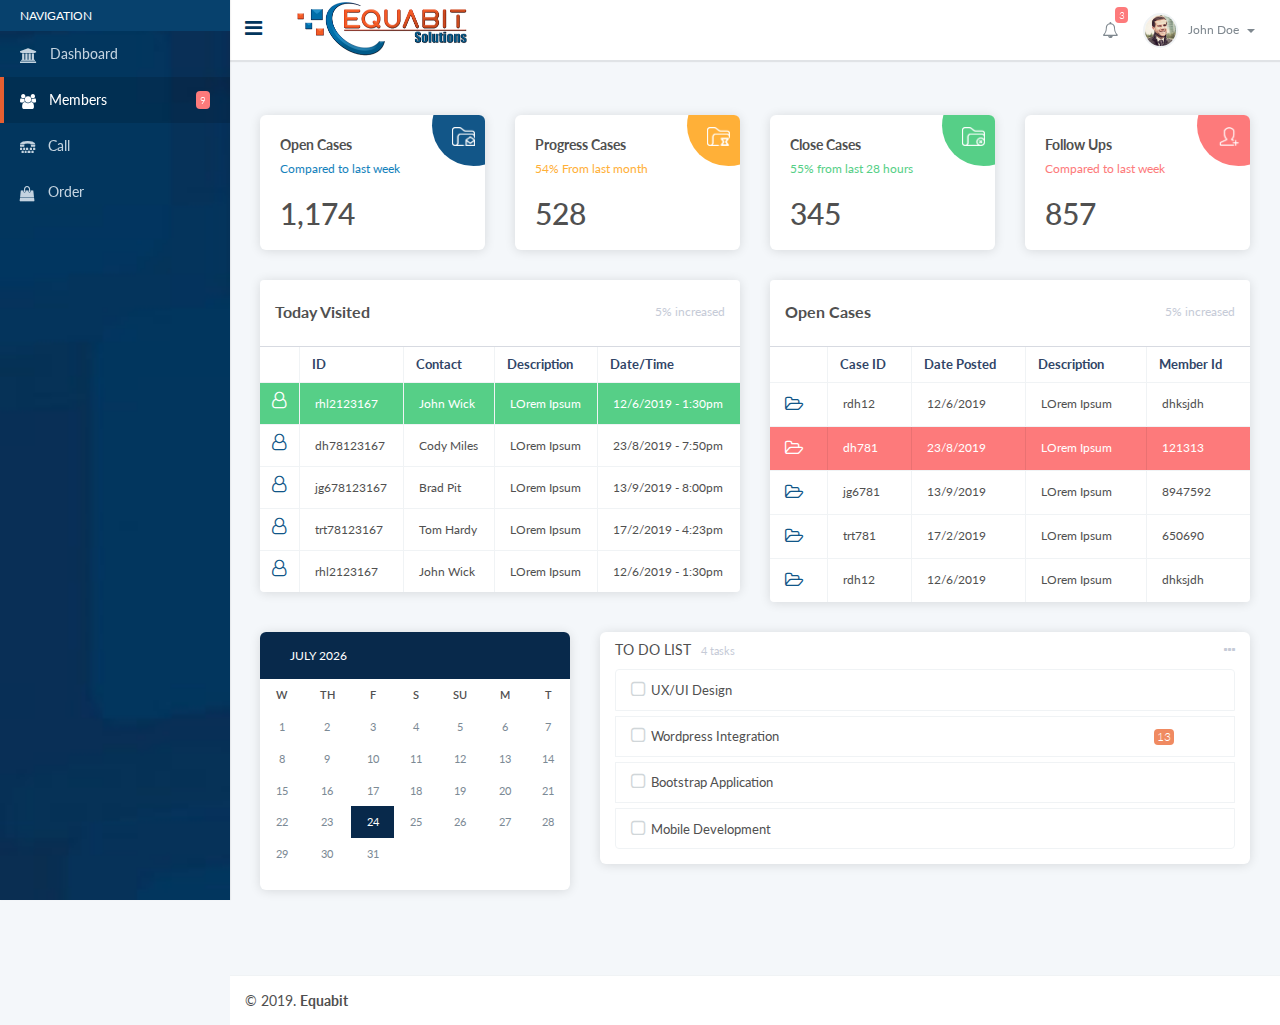
==== commit 6abb45a1: "dashboard page updates" ====
--- a/dashborad.html
+++ b/dashborad.html
@@ -14,7 +14,7 @@
     <link href="bootstrap/bootstrap.min.css" rel="stylesheet">
 
     <!-- Font Awesome -->
-    <link href="./fonts/font-awesome/css/font-awesome.css" rel="stylesheet">
+    <link href="./fonts/font-awesome/css/font-awesome.min.css" rel="stylesheet">
 
     <!-- Hover Css -->
     <link href="css/hover-min.css" rel="stylesheet">
@@ -203,463 +203,220 @@
 
 
       <!-- Start Main Container -->
-      <div class="main-container">
+      <div class="main-container dashboard-container">
 
         <div class="content-wrap">
           <div class="row">
-            <div class="col-lg-7">
-              <div class="panel">
-                <div class="panel-body">
-                  <div class="row font-12">
-                    <div class="col-xs-9">
-                      <span class="text-upper font-header">New Member</span>
-                      <span class="pointer m-d-1 m-l-10"><i class="icon-file-text2"></i></span>
-                      <span class="pointer m-d-1 m-l-10 refresh-widget"><i class="icon-spinner9"></i></span>
-                    </div>
-                    <div class="col-xs-3 text-right">
-                      <label class="switch-toggle m-l-5 switch-red">
-                        <input type="checkbox">
-                        <span></span>
-                      </label>
-                    </div>
-                  </div>
-                  <div class="chart-placeholder line-placeholder m-t-10"></div>
-                </div>
-                <div class="panel-footer bg-white">
-                  <div class="row text-center">
-                    <div class="col-xs-4">
-                      <h4 class="no-m text-dark m-t-5 font-header">3,290</h4>
-                      <div class="font-12 m-t-5 m-b-5">Total Account</div>
-                    </div>
-                    <div class="col-xs-4">
-                      <h4 class="no-m text-dark m-t-5 font-header">187</h4>
-                      <div class="font-12 m-t-5 m-b-5">Facebook Account</div>
-                    </div>
-                    <div class="col-xs-4">
-                      <h4 class="no-m text-dark m-t-5 font-header">1,879</h4>
-                      <div class="font-12 m-t-5 m-b-5">Google Account</div>
-                    </div>
-                  </div>
-                </div>
-                <div class="loading-wrap">
-                  <div class="loading-dots">
-                    <div class="dot1"></div>
-                    <div class="dot2"></div>
-                  </div>
-                </div>
-              </div>
-            </div>
-            <div class="col-lg-5">
+
+            <div class="col-lg-12">
               <div class="row">
-                <div class="col-sm-6">
+                <div class="col-sm-6 col-sm-3">
                   <div class="panel">
-                    <div class="panel-body p-20">
-                      <div class="text-dark h4 no-m font-header">3,189</div>
-                      <div class="font-12">Total New Member</div>
-                      <div class="sparkbar m-t-5"></div>
+                    <div class="panel-body p-0">
+                      <div class="dashboard-tile p-20">
+                        <div class="tile-icon bg-dark">
+                          <img src="./img/open-case.png" alt="" width="23">
+                        </div>
+                        <div class="tite-content">
+                          <strong class="font-14">Open Cases</strong>
+                          <div class="font-12 text-dark m-t-5">Compared to last week</div>
+                          <div class="sparkline m-t-20"></div>
+                          <div class=" h2 no-m font-header">1,174</div>
+                        </div>
+                      </div>
                     </div>
                   </div>
                 </div><!-- /.col -->
-                <div class="col-sm-6">
+                <div class="col-sm-6 col-sm-3">
                   <div class="panel">
-                    <div class="panel-body p-20">
-                      <div class="text-dark h4 no-m font-header">1,172</div>
-                      <div class="font-12">Total Sales</div>
-                      <div class="sparkline m-t-5"></div>
+                    <div class="panel-body p-0">
+                      <div class="dashboard-tile p-20">
+                        <div class="tile-icon bg-warning">
+                          <img src="./img/progress-case.png" alt="" width="23">
+                        </div>
+                        <div class="tite-content">
+                          <strong class="font-14">Progress Cases</strong>
+                          <div class="font-12 text-warning m-t-5">54% From last month</div>
+                          <div class="sparkline m-t-20"></div>
+                          <div class=" h2 no-m font-header">528</div>
+                        </div>
+                      </div>
+                    </div>
+                  </div>
+                </div><!-- /.col -->
+                <div class="col-sm-6 col-sm-3">
+                  <div class="panel ">
+                    <div class="panel-body p-0">
+                      <div class="dashboard-tile p-20">
+                        <div class="tile-icon bg-success">
+                          <img src="./img/close-case.png" alt="" width="23">
+                        </div>
+                        <div class="tite-content ">
+                          <strong class="font-14">Close Cases</strong>
+                          <div class="font-12 text-success m-t-5">55% from last 28 hours</div>
+                          <div class="sparkline m-t-20"></div>
+                          <div class=" h2 no-m font-header">345</div>
+                        </div>
+                      </div>
+                    </div>
+                  </div>
+                </div><!-- /.col -->
+                <div class="col-sm-6 col-sm-3">
+                  <div class="panel">
+                    <div class="panel-body p-0">
+                      <div class="dashboard-tile p-20">
+                        <div class="tile-icon bg-danger">
+                          <img src="./img/follow-ups.png" alt="" width="23">
+                        </div>
+                        <div class="tite-content ">
+                          <strong class="font-14">Follow Ups</strong>
+                          <div class="font-12 text-danger m-t-5">Compared to last week</div>
+                          <div class="sparkline m-t-20"></div>
+                          <div class=" h2 no-m font-header">857</div>
+                        </div>
+                      </div>
                     </div>
                   </div>
                 </div><!-- /.col -->
               </div><!-- /.row -->
-              <div class="row">
-                <div class="col-sm-6">
-                  <div class="panel">
-                    <div class="panel-body p-20 text-center">
-                       <div class="text-dark h3 no-m font-header">712</div>
-                       <div class="font-12 m-t-5">New Items</div>
-                    </div>
-                  </div>
-                </div><!-- /.col -->
-                <div class="col-sm-6">
-                  <div class="panel bg-main">
-                    <div class="panel-body p-20 text-center">
-                      <div class="h3 no-m font-header">1,199</div>
-                       <div class="font-12 m-t-5">Comments</div>
-                    </div>
-                  </div>
-                </div><!-- /.col -->
-              </div><!-- /.row -->
-
-              <div class="panel">
-                <div class="panel-body">
-                  <div class="row font-12">
-                    <div class="col-xs-6">
-                      <span class="text-upper font-header">Follower</span>
-                    </div><!-- /.col -->
-                    <div class="col-xs-6 text-right">
-                      <span class="pointer m-d-1 m-l-10"><i class="icon-download2"></i></span>
-                      <span class="pointer m-d-1 m-l-10 refresh-widget"><i class="icon-spinner9"></i></span>
-                    </div><!-- /.col -->
-                  </div><!-- /.row -->
-
-                  <div class="chart-placeholder area-placeholder m-t-10"></div>
-                </div>
-                <div class="loading-wrap">
-                  <div class="loading-dots">
-                    <div class="dot1"></div>
-                    <div class="dot2"></div>
+
+            </div><!-- /.col -->
+          </div><!-- /.row -->
+
+          <div class="row">
+            <div class="col-sm-6">
+              <div class="panel panel-default panel-stat no-icon">
+                <div class=" content-wrap b-b">
+
+                  <div class="clearfix">
+                    <div class="pull-left">
+                      <strong class="font-16">Today Visited</strong>
+                     </div>
+                    <small class="text-muted m-d-2 pull-right">5% increased</small>
                   </div>
                 </div>
+                <div class="table-responsive">
+                  <table class="table table-bordered font-12 table-hover">
+                    <thead>
+                      <tr>
+                        <th></th>
+                        <th>ID</th>
+                        <th>Contact</th>
+                        <th>Description</th>
+                        <th>Date/Time</th>
+                      </tr>
+                    </thead>
+                    <tbody>
+                      <tr class="bg-success">
+                        <th><i class="fa fa-user-o table-icon text-white" aria-hidden="true"></i></th>
+                        <td>rhl2123167</td>
+                        <td class="">John Wick</td>
+                        <td class="">LOrem Ipsum</td>
+                        <td class="">12/6/2019 - 1:30pm</td>
+                      </tr>
+
+                      <tr>
+                        <th><i class="fa fa-user-o table-icon" aria-hidden="true"></i></th>
+                        <td>dh78123167</td>
+                        <td class="">Cody Miles</td>
+                        <td class="">LOrem Ipsum</td>
+                        <td class="">23/8/2019 - 7:50pm</td>
+                      </tr>
+
+                      <tr>
+                        <th><i class="fa fa-user-o table-icon" aria-hidden="true"></i></th>
+                        <td>jg678123167</td>
+                        <td class="">Brad Pit</td>
+                        <td class="">LOrem Ipsum</td>
+                        <td class="">13/9/2019 - 8:00pm</td>
+                      </tr>
+
+                      <tr>
+                        <th><i class="fa fa-user-o table-icon " aria-hidden="true"></i></th>
+                        <td>trt78123167</td>
+                        <td class="">Tom Hardy</td>
+                        <td class="">LOrem Ipsum</td>
+                        <td class="">17/2/2019 - 4:23pm</td>
+                      </tr>
+                      <tr>
+                        <th><i class="fa fa-user-o table-icon" aria-hidden="true"></i></th>
+                        <td>rhl2123167</td>
+                        <td class="">John Wick</td>
+                        <td class="">LOrem Ipsum</td>
+                        <td class="">12/6/2019 - 1:30pm</td>
+                      </tr>
+                    </tbody>
+                  </table>
+                </div>
+
               </div>
             </div><!-- /.col -->
-          </div><!-- /.row -->
-
-          <div class="row">
-            <div class="col-lg-7">
-              <div class="row">
-                <div class="col-sm-6">
-                  <div class="panel panel-default panel-stat no-icon">
-                    <div class="bg-main content-wrap b-b">
-                      <div class="value">
-                        <h2 class="font-header no-m">3,156</h2>
-                      </div>
-                      <div class="detail text-right">
-                        <div class="text-upper">Today Visited</div>
-                        <small class="text-muted m-d-2">5% increased</small>
-                      </div>
-                    </div>
-                    <div class="panel-body">
-                      <h5 class="font-header">WEEKLY STATS</h5>
-                    </div>
-                    <table class="table table-bordered font-12">
-                      <tbody>
-                        <tr>
-                          <td>Monday</td>
-                          <td class="text-success text-center"><i class="fa fa-level-up"></i> 8.6%</td>
-                          <td class="text-center">1745</td>
-                        </tr>
-                        <tr>
-                          <td>Tuesday</td>
-                          <td class="text-success text-center"><i class="fa fa-level-up"></i> 12.6%</td>
-                          <td class="text-center">2,135</td>
-                        </tr>
-                        <tr>
-                          <td>Wednesday</td>
-                          <td class="text-danger text-center"><i class="fa fa-level-down"></i> -2.6%</td>
-                          <td class="text-center">1,632</td>
-                        </tr>
-                        <tr>
-                          <td>Thursday</td>
-                          <td class="text-danger text-center"><i class="fa fa-level-down"></i> -1.1%</td>
-                          <td class="text-center">1567</td>
-                        </tr>
-                        <tr>
-                          <td>Friday</td>
-                          <td class="text-success text-center"><i class="fa fa-level-up"></i> 3.4%</td>
-                          <td class="text-center">1902</td>
-                        </tr>
-                      </tbody>
-                    </table>
+            <div class="col-sm-6">
+              <div class="panel panel-default panel-stat no-icon">
+                <div class=" content-wrap b-b">
+
+                  <div class="clearfix">
+                    <div class="pull-left">
+                      <strong class="font-16">Open Cases</strong>
+                     </div>
+                    <small class="text-muted m-d-2 pull-right">5% increased</small>
                   </div>
-                </div><!-- /.col -->
-                <div class="col-sm-6">
-                  <div class="panel panel-default panel-stat">
-                    <div class="content-wrap b-b">
-                      <div class="value stat-icon">
-                        <span><i class="icon-gift"></i></span>
-                      </div>
-                      <div class="detail text-right">
-                        <h3 class="text-upper font-header no-m">$26,189</h3>
-                        <small class="text-muted">Total Balance</small>
-                      </div>
-                    </div>
-                    <div class="panel-body">
-                      <h5 class="font-header">WEEKLY STATS</h5>
-                    </div>
-                    <table class="table table-bordered font-12">
-                      <tbody>
-                        <tr>
-                          <td>Monday</td>
-                          <td class="text-success text-center"><i class="fa fa-level-up"></i> 8.6%</td>
-                          <td class="text-center">$2,095</td>
-                        </tr>
-                        <tr>
-                          <td>Tuesday</td>
-                          <td class="text-danger text-center"><i class="fa fa-level-down"></i> -8.0%</td>
-                          <td class="text-center">$1,235</td>
-                        </tr>
-                        <tr>
-                          <td>Wednesday</td>
-                          <td class="text-success text-center"><i class="fa fa-level-up"></i> 4.8%</td>
-                          <td class="text-center">$1,801</td>
-                        </tr>
-                        <tr>
-                          <td>Thursday</td>
-                          <td class="text-success text-center"><i class="fa fa-level-up"></i> 7.5%</td>
-                          <td class="text-center">$2,709</td>
-                        </tr>
-                        <tr>
-                          <td>Friday</td>
-                          <td class="text-success text-center"><i class="fa fa-level-up"></i> 11.4%</td>
-                          <td class="text-center">$3,902</td>
-                        </tr>
-                      </tbody>
-                    </table>
-                  </div>
-                </div><!-- /.col -->
-              </div><!-- /.row -->
-            </div><!-- /.col -->
-            <div class="col-lg-5">
-              <div class="panel panel-white">
-                <div class="panel-heading font-header font-header">
-                  Inbox
-                  <ul class="panel-toolbar list-unstyled">
-                    <li class="dropdown collapse-option">
-                      <a href="#" class="text-muted dropdown-toggle" data-toggle="dropdown"><i class="fa fa-ellipsis-h"></i></a>
-                      <ul class="dropdown-menu dropdown-animated fade-effect">
-                        <li><a href="#" class="text-muted refresh-widget"><i class="icon-spinner9"></i></a></li>
-                        <li><a href="#collapsedPanel1" class="expand-widget" data-toggle="collapse" aria-expanded="true"><i class="icon-circle-up"></i></a></li>
-                        <li><a href="#" class="fullscreen-widget"><i class="icon-enlarge"></i></a></li>
-                        <li><a><i class="icon-cross"></i></a></li>
-                      </ul>
-                    </li>
-                  </ul>
                 </div>
-                <div id="collapsedPanel1" class="collapse in">
-                  <div class="panel-body p-tb-15 no-p-lr">
-                    <ul class="nav nav-tabs tabs-float font-12 p-l-10">
-                      <li role="presentation" class="active"><a href="#inboxAllTab" data-toggle="tab">All</a></li>
-                      <li role="presentation"><a href="#inboxUnreadTab" data-toggle="tab">Unread</a></li>
-                      <li role="presentation"><a href="#inboxArchivedTab" data-toggle="tab">Archived</a></li>
-                    </ul>
-                  </div>
-                  <div class="tab-content">
-                    <div class="tab-pane fade in active" id="inboxAllTab">
-                      <ul class="activity-widget no-icon list-unstyled">
-                        <li class="p-lr-10">
-                          <a href="inbox.html" class="animsition-link">
-                            <div class="user-wrapper">
-                              <div class="profile-pic">
-                                <img src="./img/profile7.jpg" alt="" class="img-circle">
-                              </div>
-                              <div class="p-t-5">
-                                <div class="font-12 text-dark">Katie Calhoun</div>
-                                <div class="font-10 text-ellipsis">A wrap asserts a flashing asterisk.</div>
-                              </div>
-                            </div>
-                            <div class="activity-time font-11 text-muted">2 hrs ago</div>
-                          </a>
-                        </li>
-                        <li class="p-lr-10">
-                          <a href="inbox.html" class="animsition-link">
-                            <div class="user-wrapper">
-                              <div class="profile-pic">
-                                <img src="./img/profile8.jpg" alt="" class="img-circle">
-                              </div>
-                              <div class="p-t-5">
-                                <div class="font-12 text-dark">Elvin Cueva</div>
-                                <div class="font-10 text-ellipsis">The bullet couples a pursuing worry before the litter. A flesh rewrites a striking scanner before the peasant.</div>
-                              </div>
-                            </div>
-                            <div class="activity-time font-11 text-muted">yesterday</div>
-                          </a>
-                        </li>
-                        <li class="p-lr-10">
-                          <a href="inbox.html" class="animsition-link">
-                            <div class="user-wrapper">
-                              <div class="profile-pic">
-                                <img src="./img/profile9.jpg" alt="" class="img-circle">
-                              </div>
-                              <div class="p-t-5">
-                                <div class="font-12 text-dark">Harris Wilson</div>
-                                <div class="font-10 text-ellipsis">A rectangle accelerates the filter. A dry courtesy advances an apart conjecture.</div>
-                              </div>
-                            </div>
-                            <div class="activity-time font-11 text-muted">2 days ago</div>
-                          </a>
-                        </li>
-                        <li class="p-lr-10">
-                          <a href="inbox.html" class="animsition-link">
-                            <div class="user-wrapper">
-                              <div class="profile-pic">
-                                <img src="./img/profile10.jpg" alt="" class="img-circle">
-                              </div>
-                              <div class="p-t-5">
-                                <div class="font-12 text-dark">Felicia Clancy</div>
-                                <div class="font-10 text-ellipsis">A stare shines past another bull! A subjective candidate declines without the envelope.</div>
-                              </div>
-                            </div>
-                            <div class="activity-time font-11 text-muted">3 days ago</div>
-                          </a>
-                        </li>
-                        <li class="p-lr-10">
-                          <a href="inbox.html" class="animsition-link">
-                            <div class="user-wrapper">
-                              <div class="profile-pic">
-                                <img src="./img/profile11.jpg" alt="" class="img-circle">
-                              </div>
-                              <div class="p-t-5">
-                                <div class="font-12 text-dark">Larry McCabe</div>
-                                <div class="font-10 text-ellipsis">The guilt encourages this inverse opposite the horizontal gene. The college suspects behind the cell! The landlord hopes.</div>
-                              </div>
-                            </div>
-                            <div class="activity-time font-11 text-muted">1 week ago</div>
-                          </a>
-                        </li>
-                      </ul>
-                    </div><!-- /.tab-pane -->
-
-                    <div class="tab-pane fade" id="inboxUnreadTab">
-                      <ul class="activity-widget no-icon list-unstyled">
-                        <li class="p-lr-10">
-                          <a href="inbox.html" class="animsition-link">
-                            <div class="user-wrapper">
-                              <div class="profile-pic">
-                                <img src="./img/profile7.jpg" alt="" class="img-circle">
-                              </div>
-                              <div class="p-t-5">
-                                <div class="font-12 text-dark">Katie Calhoun</div>
-                                <div class="font-10 text-ellipsis">A wrap asserts a flashing asterisk.</div>
-                              </div>
-                            </div>
-                            <div class="activity-time font-11 text-muted">2 hrs ago</div>
-                          </a>
-                        </li>
-                        <li class="p-lr-10">
-                          <a href="inbox.html" class="animsition-link">
-                            <div class="user-wrapper">
-                              <div class="profile-pic">
-                                <img src="./img/profile8.jpg" alt="" class="img-circle">
-                              </div>
-                              <div class="p-t-5">
-                                <div class="font-12 text-dark">Elvin Cueva</div>
-                                <div class="font-10 text-ellipsis">The bullet couples a pursuing worry before the litter. A flesh rewrites a striking scanner before the peasant.</div>
-                              </div>
-                            </div>
-                            <div class="activity-time font-11 text-muted">yesterday</div>
-                          </a>
-                        </li>
-                        <li class="p-lr-10">
-                          <a href="inbox.html" class="animsition-link">
-                            <div class="user-wrapper">
-                              <div class="profile-pic">
-                                <img src="./img/profile9.jpg" alt="" class="img-circle">
-                              </div>
-                              <div class="p-t-5">
-                                <div class="font-12 text-dark">Harris Wilson</div>
-                                <div class="font-10 text-ellipsis">A rectangle accelerates the filter. A dry courtesy advances an apart conjecture.</div>
-                              </div>
-                            </div>
-                            <div class="activity-time font-11 text-muted">2 days ago</div>
-                          </a>
-                        </li>
-                        <li class="p-lr-10">
-                          <a href="inbox.html" class="animsition-link">
-                            <div class="user-wrapper">
-                              <div class="profile-pic">
-                                <img src="./img/profile10.jpg" alt="" class="img-circle">
-                              </div>
-                              <div class="p-t-5">
-                                <div class="font-12 text-dark">Felicia Clancy</div>
-                                <div class="font-10 text-ellipsis">A stare shines past another bull! A subjective candidate declines without the envelope.</div>
-                              </div>
-                            </div>
-                            <div class="activity-time font-11 text-muted">3 days ago</div>
-                          </a>
-                        </li>
-                        <li class="p-lr-10">
-                          <a href="inbox.html" class="animsition-link">
-                            <div class="user-wrapper">
-                              <div class="profile-pic">
-                                <img src="./img/profile11.jpg" alt="" class="img-circle">
-                              </div>
-                              <div class="p-t-5">
-                                <div class="font-12 text-dark">Larry McCabe</div>
-                                <div class="font-10 text-ellipsis">The guilt encourages this inverse opposite the horizontal gene. The college suspects behind the cell! The landlord hopes.</div>
-                              </div>
-                            </div>
-                            <div class="activity-time font-11 text-muted">1 week ago</div>
-                          </a>
-                        </li>
-                      </ul>
-                    </div><!-- /.tab-pane -->
-
-                    <div class="tab-pane fade" id="inboxArchivedTab">
-                      <ul class="activity-widget no-icon list-unstyled">
-                        <li class="p-lr-10">
-                          <a href="inbox.html" class="animsition-link">
-                            <div class="user-wrapper">
-                              <div class="profile-pic">
-                                <img src="./img/profile7.jpg" alt="" class="img-circle">
-                              </div>
-                              <div class="p-t-5">
-                                <div class="font-12 text-dark">Katie Calhoun</div>
-                                <div class="font-10 text-ellipsis">A wrap asserts a flashing asterisk.</div>
-                              </div>
-                            </div>
-                            <div class="activity-time font-11 text-muted">2 hrs ago</div>
-                          </a>
-                        </li>
-                        <li class="p-lr-10">
-                          <a href="inbox.html" class="animsition-link">
-                            <div class="user-wrapper">
-                              <div class="profile-pic">
-                                <img src="./img/profile8.jpg" alt="" class="img-circle">
-                              </div>
-                              <div class="p-t-5">
-                                <div class="font-12 text-dark">Elvin Cueva</div>
-                                <div class="font-10 text-ellipsis">The bullet couples a pursuing worry before the litter. A flesh rewrites a striking scanner before the peasant.</div>
-                              </div>
-                            </div>
-                            <div class="activity-time font-11 text-muted">yesterday</div>
-                          </a>
-                        </li>
-                        <li class="p-lr-10">
-                          <a href="inbox.html" class="animsition-link">
-                            <div class="user-wrapper">
-                              <div class="profile-pic">
-                                <img src="./img/profile9.jpg" alt="" class="img-circle">
-                              </div>
-                              <div class="p-t-5">
-                                <div class="font-12 text-dark">Harris Wilson</div>
-                                <div class="font-10 text-ellipsis">A rectangle accelerates the filter. A dry courtesy advances an apart conjecture.</div>
-                              </div>
-                            </div>
-                            <div class="activity-time font-11 text-muted">2 days ago</div>
-                          </a>
-                        </li>
-                        <li class="p-lr-10">
-                          <a href="inbox.html" class="animsition-link">
-                            <div class="user-wrapper">
-                              <div class="profile-pic">
-                                <img src="./img/profile10.jpg" alt="" class="img-circle">
-                              </div>
-                              <div class="p-t-5">
-                                <div class="font-12 text-dark">Felicia Clancy</div>
-                                <div class="font-10 text-ellipsis">A stare shines past another bull! A subjective candidate declines without the envelope.</div>
-                              </div>
-                            </div>
-                            <div class="activity-time font-11 text-muted">3 days ago</div>
-                          </a>
-                        </li>
-                        <li class="p-lr-10">
-                          <a href="inbox.html" class="animsition-link">
-                            <div class="user-wrapper">
-                              <div class="profile-pic">
-                                <img src="./img/profile11.jpg" alt="" class="img-circle">
-                              </div>
-                              <div class="p-t-5">
-                                <div class="font-12 text-dark">Larry McCabe</div>
-                                <div class="font-10 text-ellipsis">The guilt encourages this inverse opposite the horizontal gene. The college suspects behind the cell! The landlord hopes.</div>
-                              </div>
-                            </div>
-                            <div class="activity-time font-11 text-muted">1 week ago</div>
-                          </a>
-                        </li>
-                      </ul>
-                    </div><!-- /.tab-pane -->
-                  </div><!-- /.tab-content -->
+
+                <div class="table-responsive">
+                  <table class="table table-bordered font-12 table-hover">
+                    <thead>
+                      <tr>
+                        <th></th>
+                        <th>Case ID</th>
+                        <th>Date Posted</th>
+                        <th>Description</th>
+                        <th>Member Id</th>
+                      </tr>
+                    </thead>
+                    <tbody>
+                      <tr>
+                        <td><i class="fa fa-folder-open-o table-icon" aria-hidden="true"></i></td>
+                        <td>rdh12</td>
+                        <td class="">12/6/2019</td>
+                        <td class="">LOrem Ipsum</td>
+                        <td class="">dhksjdh</td>
+                      </tr>
+
+                      <tr class="bg-danger ">
+                        <td><i class="fa fa-folder-open-o table-icon text-white" aria-hidden="true"></i></td>
+                        <td>dh781</td>
+                        <td class="">23/8/2019</td>
+                        <td class="">LOrem Ipsum</td>
+                        <td class="">121313</td>
+                      </tr>
+
+                      <tr>
+                        <td><i class="fa fa-folder-open-o table-icon" aria-hidden="true"></i></td>
+                        <td>jg6781</td>
+                        <td class="">13/9/2019</td>
+                        <td class="">LOrem Ipsum</td>
+                        <td class="">8947592</td>
+                      </tr>
+
+                      <tr>
+                        <td><i class="fa fa-folder-open-o table-icon " aria-hidden="true"></i></td>
+                        <td>trt781</td>
+                        <td class="">17/2/2019</td>
+                        <td class="">LOrem Ipsum</td>
+                        <td class="">650690</td>
+                      </tr>
+                      <tr>
+                        <td><i class="fa fa-folder-open-o table-icon" aria-hidden="true"></i></td>
+                        <td>rdh12</td>
+                        <td class="">12/6/2019</td>
+                        <td class="">LOrem Ipsum</td>
+                        <td class="">dhksjdh</td>
+                      </tr>
+                    </tbody>
+                  </table>
                 </div>
-              </div><!-- /.panel -->
+              </div>
             </div><!-- /.col -->
           </div><!-- /.row -->
 
@@ -790,186 +547,6 @@
             </div><!-- /.col -->
           </div><!-- /.row -->
 
-          <div class="row">
-            <div class="col-lg-4">
-              <div class="panel">
-                <div class="panel-heading font-header">
-                  Recent Activities
-                  <ul class="panel-toolbar list-unstyled">
-                    <li class="dropdown collapse-option">
-                      <a href="#" class="text-muted dropdown-toggle" data-toggle="dropdown"><i class="fa fa-ellipsis-h"></i></a>
-                      <ul class="dropdown-menu dropdown-animated fade-effect">
-                        <li><a href="#" class="text-muted refresh-widget"><i class="icon-spinner9"></i></a></li>
-                        <li><a href="#collapsedPanel3" class="expand-widget" data-toggle="collapse" aria-expanded="true"><i class="icon-circle-up"></i></a></li>
-                        <li><a href="#" class="fullscreen-widget"><i class="icon-enlarge"></i></a></li>
-                        <li><a><i class="icon-cross"></i></a></li>
-                      </ul>
-                    </li>
-                  </ul>
-                </div>
-                <div id="collapsedPanel3" class="collapse in">
-                  <div class="panel-body no-p-t">
-                    <ul class="activity-widget list-unstyled no-m">
-                      <li>
-                        <a href="#">
-                          <div class="activity-type"><i class="icon-coin-dollar"></i></div>
-                          <div class="activity-detail">
-                            <div class="text-dark font-12">Benjamin Dean</div>
-                            <div class="font-11">just purchased your item</div>
-                          </div>
-                          <div class="activity-time font-11 text-muted">12 hrs ago</div>
-                        </a>
-                      </li>
-                      <li>
-                        <a href="#">
-                          <div class="activity-type bg-purple"><i class="icon-files-empty"></i></div>
-                          <div class="activity-detail">
-                            <div class="text-dark font-12">Sofia Lynch</div>
-                            <div class="font-11">shared files on to do list</div>
-                          </div>
-                          <div class="activity-time font-11 text-muted">yesterday</div>
-                        </a>
-                      </li>
-                      <li>
-                        <a href="#">
-                          <div class="activity-type bg-orange"><i class="icon-cloud-upload"></i></div>
-                          <div class="activity-detail">
-                            <div class="text-dark font-12">Victoria Hale</div>
-                            <div class="font-11">uploaded project.zip to a server</div>
-                          </div>
-                          <div class="activity-time font-11 text-muted">2 days ago</div>
-                        </a>
-                      </li>
-                      <li>
-                        <a href="#">
-                          <div class="activity-type bg-success"><i class="icon-user-plus"></i></div>
-                          <div class="activity-detail">
-                            <div class="text-dark font-12">John Knowles</div>
-                            <div class="font-11">invited Sofia Lynch to join a secret group</div>
-                          </div>
-                          <div class="activity-time font-11 text-muted">3 days ago</div>
-                        </a>
-                      </li>
-                      <li>
-                        <a href="#">
-                          <div class="activity-type"><i class="icon-coin-dollar"></i></div>
-                          <div class="activity-detail">
-                            <div class="text-dark font-12">Lucas Nicholls</div>
-                            <div class="font-11">just purchased your item</div>
-                          </div>
-                          <div class="activity-time font-11 text-muted">1 week ago</div>
-                        </a>
-                      </li>
-                    </ul>
-                    <hr class="m-t-10 m-b-5">
-                    <div class="text-right"><a href="#" class="font-10">View All</a></div>
-                  </div>
-                </div>
-              </div>
-            </div><!-- /.col -->
-            <div class="col-lg-4">
-              <div class="panel panel-main">
-                <div class="panel-heading font-header"><i class="icon-location2 m-d-1"></i> Irvine, CA</div>
-                <div class="panel-body bg-main text-center">
-                  <canvas id="skycon1" width="70" height="70"></canvas>
-                  <div class="inline-block v-top m-l-10 m-t-10">
-                    <h1 class="font-header no-m">21°</h1>
-                    <div class="font-11">SAT 07/18</div>
-                  </div>
-                </div>
-                <ul class="list-group">
-                  <li class="list-group-item">
-                    <div class="row">
-                      <div class="col-xs-6">
-                        <div class="font-11 m-t-5">SUN 07/19</div>
-                      </div>
-                      <div class="col-xs-6 text-right">
-                        <canvas id="skycon2" width="17" height="17" class="m-d-3"></canvas>
-                        <span class="font-11 m-l-20">20°</span>
-                      </div>
-                    </div>
-                  </li>
-                  <li class="list-group-item">
-                    <div class="row">
-                      <div class="col-xs-6">
-                        <div class="font-11 m-t-5">MON 07/20</div>
-                      </div>
-                      <div class="col-xs-6 text-right">
-                        <canvas id="skycon3" width="17" height="17" class="m-d-3"></canvas>
-                        <span class="font-11 m-l-20">17°</span>
-                      </div>
-                    </div>
-                  </li>
-                  <li class="list-group-item">
-                    <div class="row">
-                      <div class="col-xs-6">
-                        <div class="font-11 m-t-5">TUE 07/21</div>
-                      </div>
-                      <div class="col-xs-6 text-right">
-                        <canvas id="skycon4" width="17" height="17" class="m-d-3"></canvas>
-                        <span class="font-11 m-l-20">14°</span>
-                      </div>
-                    </div>
-                  </li>
-                  <li class="list-group-item">
-                    <div class="row">
-                      <div class="col-xs-6">
-                        <div class="font-11 m-t-5">WED 07/22</div>
-                      </div>
-                      <div class="col-xs-6 text-right">
-                        <canvas id="skycon5" width="17" height="17" class="m-d-3"></canvas>
-                        <span class="font-11 m-l-20">23°</span>
-                      </div>
-                    </div>
-                  </li>
-                </ul>
-              </div>
-            </div><!-- /.col -->
-            <div class="col-lg-4">
-              <div class="panel panel-main">
-                <div class="panel-heading font-header">New Member</div>
-
-                <ul class="list-group">
-                  <li class="list-group-item">
-                    <div class="user-wrapper">
-                      <div class="profile-pic">
-                        <img src="./img/profile3.jpg" alt="" class="img-circle">
-                      </div>
-                      <div class="p-t-5">
-                        <div class="font-12 text-dark">Edward Murphy</div>
-                        <div class="font-10">edward@gmail.com</div>
-                      </div>
-                    </div>
-                  </li>
-                  <li class="list-group-item">
-                    <div class="user-wrapper">
-                      <div class="profile-pic">
-                        <img src="./img/profile7.jpg" alt="" class="img-circle">
-                      </div>
-                      <div class="p-t-5">
-                        <div class="font-12 text-dark">Anna Ross</div>
-                        <div class="font-10">annaross@gmail.com</div>
-                        <p class="font-12 m-t-5">The shorthand textbook swims past the guard. Each difficult bite tempers a season.</p>
-                      </div>
-                      <hr class="m-t-5 m-b-10 line-dashed">
-                      <div class="text-right"><button class="btn btn-main btn-sm">Approve</button></div>
-                    </div>
-                  </li>
-                  <li class="list-group-item">
-                    <div class="user-wrapper">
-                      <div class="profile-pic">
-                        <img src="./img/profile12.jpg" alt="" class="img-circle">
-                      </div>
-                      <div class="p-t-5">
-                        <div class="font-12 text-dark">Jennifer Evans</div>
-                        <div class="font-10">jennifer@gmail.com</div>
-                      </div>
-                    </div>
-                  </li>
-                </ul>
-              </div>
-            </div><!-- /.col -->
-          </div><!-- /.row -->
         </div><!-- /.content-wrap -->
       </div>
       <!-- End Main Container -->
--- a/css/app.css
+++ b/css/app.css
@@ -1148,7 +1148,12 @@
   }
 }
 .panel {
-  position: relative;
+    position: relative;
+    border-radius: 6px;
+    overflow: hidden;
+    box-shadow: 0 1px 11px 0 rgba(0,0,0,.12);
+    border: 0px;
+    margin-bottom: 30px;
 }
 .panel-heading {
     padding: 8px 15px;
@@ -2486,7 +2491,7 @@
   vertical-align: middle;
 }
 .panel-stat .table tbody > tr > td {
-  padding: 15px;
+    padding: 12px 15px;
 }
 .circle-wrap {
   position: relative;
@@ -5779,10 +5784,10 @@
   color: #5090f7;
 }
 .text-white {
-  color: #fff;
+    color: #fff !important;
 }
 .text-dark {
-  color: #344760;
+    color: #1582bc;
 }
 .text-green {
   color: #56cf87;
@@ -5835,7 +5840,7 @@
   background-color: #f6f9fa;
 }
 .bg-dark {
-  background-color: #32465b;
+    background-color: #125688;
 }
 .bg-dark .close {
   color: rgba(255, 255, 255, 0.6);
@@ -5869,7 +5874,7 @@
   background-color: #64d4e4;
 }
 .bg-success {
-  background-color: #56cf87;
+  background-color: #56cf87 !important;
   color: #fff;
 }
 .bg-success .text-muted {
@@ -5891,7 +5896,7 @@
   background-color: #ffb038;
 }
 .bg-danger {
-  background-color: #fd7a7b;
+  background-color: #fd7a7b !important;
   color: #fff;
 }
 .bg-danger .text-muted {
--- a/css/style.css
+++ b/css/style.css
@@ -153,6 +153,44 @@
 .header-toolbar label {
     margin-right: 8px;
 }
+.dashboard-tile {
+    display: flex;
+    min-height: 80px;
+    align-items: center;
+    position: relative;
+    overflow: hidden;
+    cursor: pointer;
+}
+.dashboard-tile .tile-icon img{
+  -webkit-transition: all .3s ease-in-out;
+  transition: all .3s ease-in-out;
+}
+.dashboard-tile .tile-icon {
+  padding: 40px 40px 20px 20px;
+  border-radius: 50%;
+  position: absolute;
+  top: -30px;
+  right: -30px;
+
+
+}
+.dashboard-tile:hover .tile-icon img{
+  width: 50px
+}
+.dashboard-container{
+  padding: 40px 15px
+}
+.p-0{
+  padding: 0px
+}
+.table-icon {
+    font-size: 17px;
+    color: #105688;
+}
+
+.table .bg-danger td {
+    border-right-color: #ea7172 !important;
+}
 @media (min-width: 768px)
 {
   .side-nav-sm .navbar {
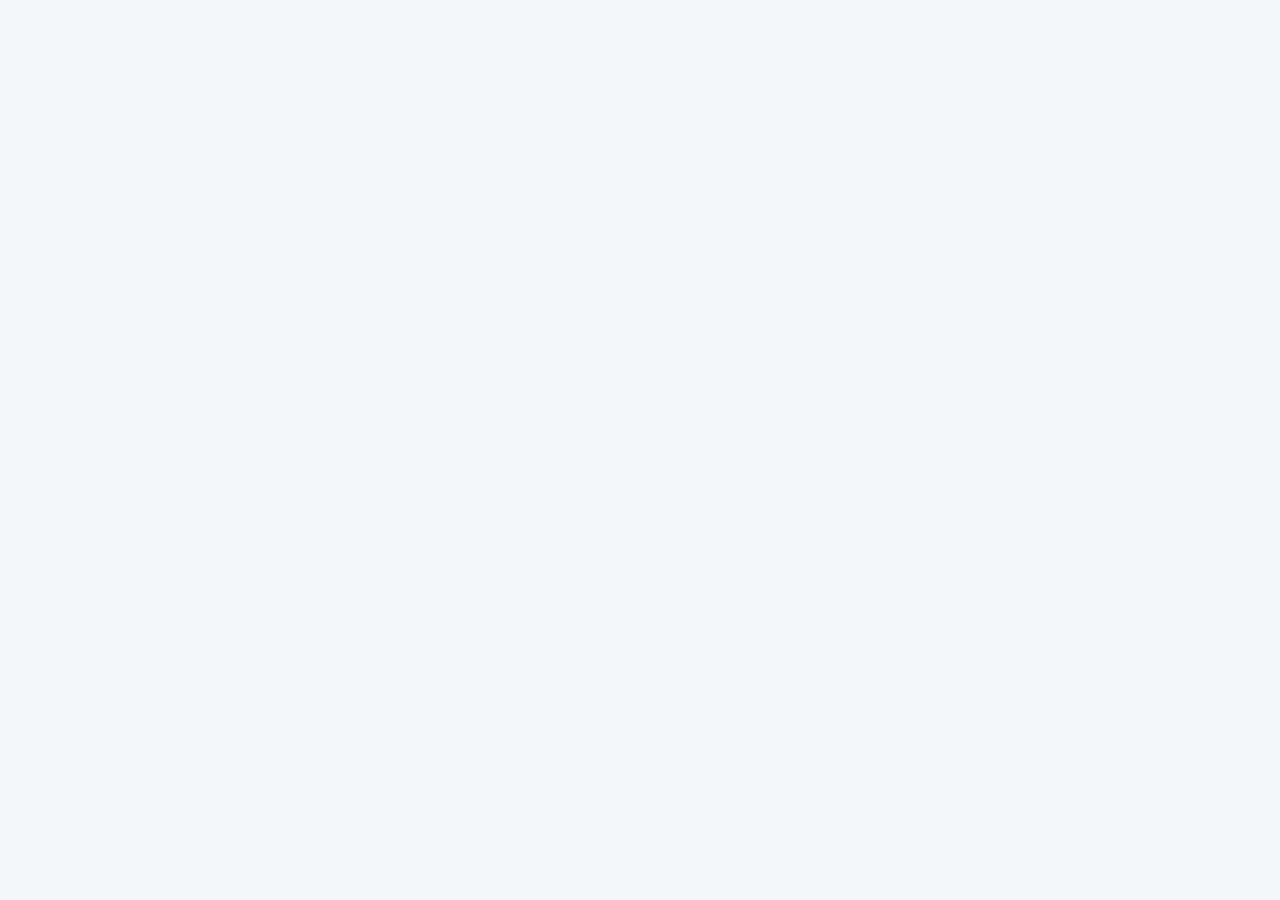
==== commit 32d47a65: "dashboard page + radio btn updates" ====
--- a/dashborad.html
+++ b/dashborad.html
@@ -37,7 +37,7 @@
     <div class="loader"></div>
 
     <!-- wrapper -->
-		<div class="wrapper  has-footer">
+		<div class="wrapper animsition side-nav-sm hover-expand app-layout has-footer hide-footer-xs">
 
       <!-- Start Header -->
       <header class="header-top navbar">
--- a/css/style.css
+++ b/css/style.css
@@ -114,12 +114,7 @@
 .checkbox-inline+.checkbox-inline, .radio-inline+.radio-inline {
     margin-left: 15px;
 }
-.order-request-list a {
-    border: 1px solid #e6e6e6;
-    display: block;
-    border-radius: 4px;
-    padding: 6px;
-}
+
 .order-request-list a img {
     width: 100%;
     max-width: 91px;
@@ -190,6 +185,38 @@
 
 .table .bg-danger td {
     border-right-color: #ea7172 !important;
+}
+.custom-radio-btn.inline{
+  display: inline-block;
+}
+.custom-radio-btn.inline label input[type="radio"]{
+  display: none;
+}
+.custom-radio-btn.inline label input[type="radio"] + span {
+    background-color: #e4eef0;
+    padding: 5px 20px;
+    display: inline-block;
+    border-radius: 20px;
+    opacity: .9;
+    color: #09294b;
+    cursor: pointer;
+}
+.custom-radio-btn.inline label input[type="radio"]:checked + span {
+    background-color: #09294b;
+    color: white;
+}
+.order-request-list label input[type="radio"]{
+  display: none;
+}
+.order-request-list label input[type="radio"] + div {
+    border: 2px solid #e6e6e6;
+    display: block;
+    border-radius: 4px;
+    padding: 6px;
+    cursor: pointer;
+}
+.order-request-list label input[type="radio"]:checked + div {
+    border-color: #02365d;
 }
 @media (min-width: 768px)
 {
